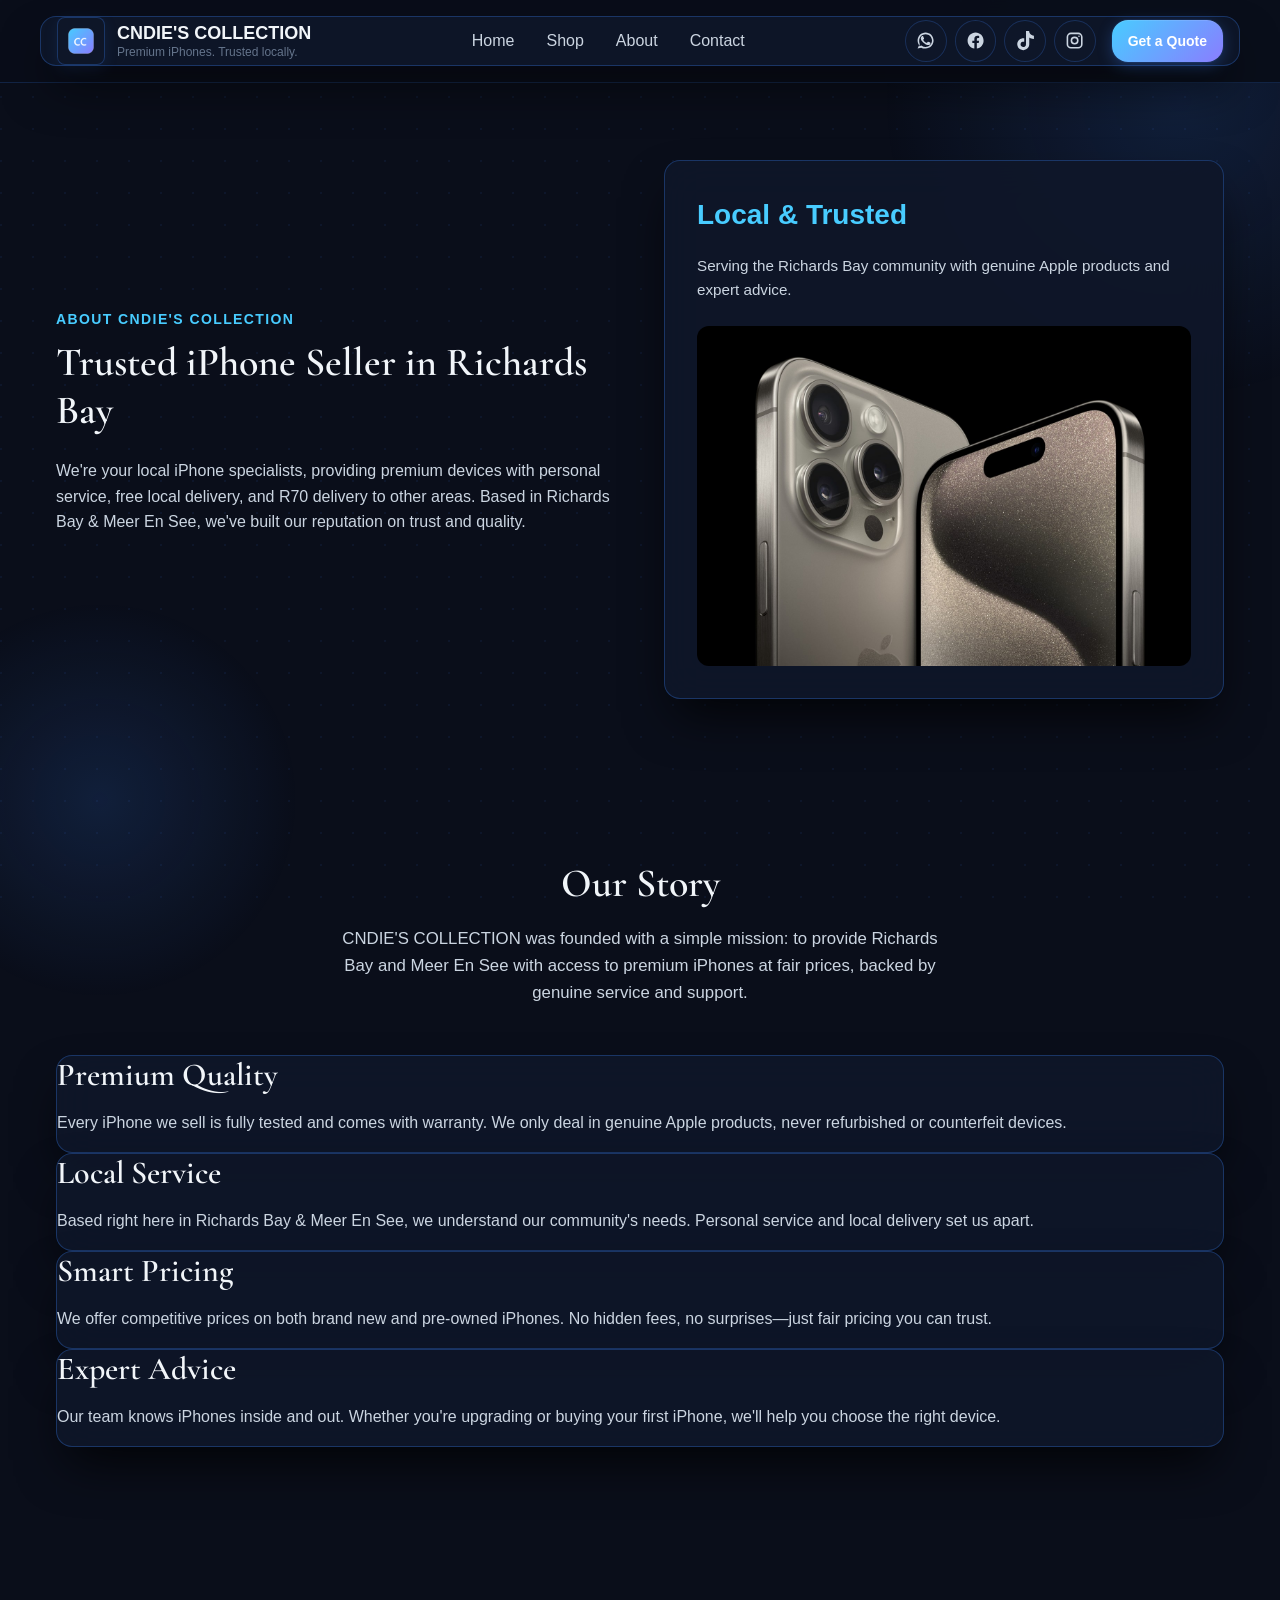
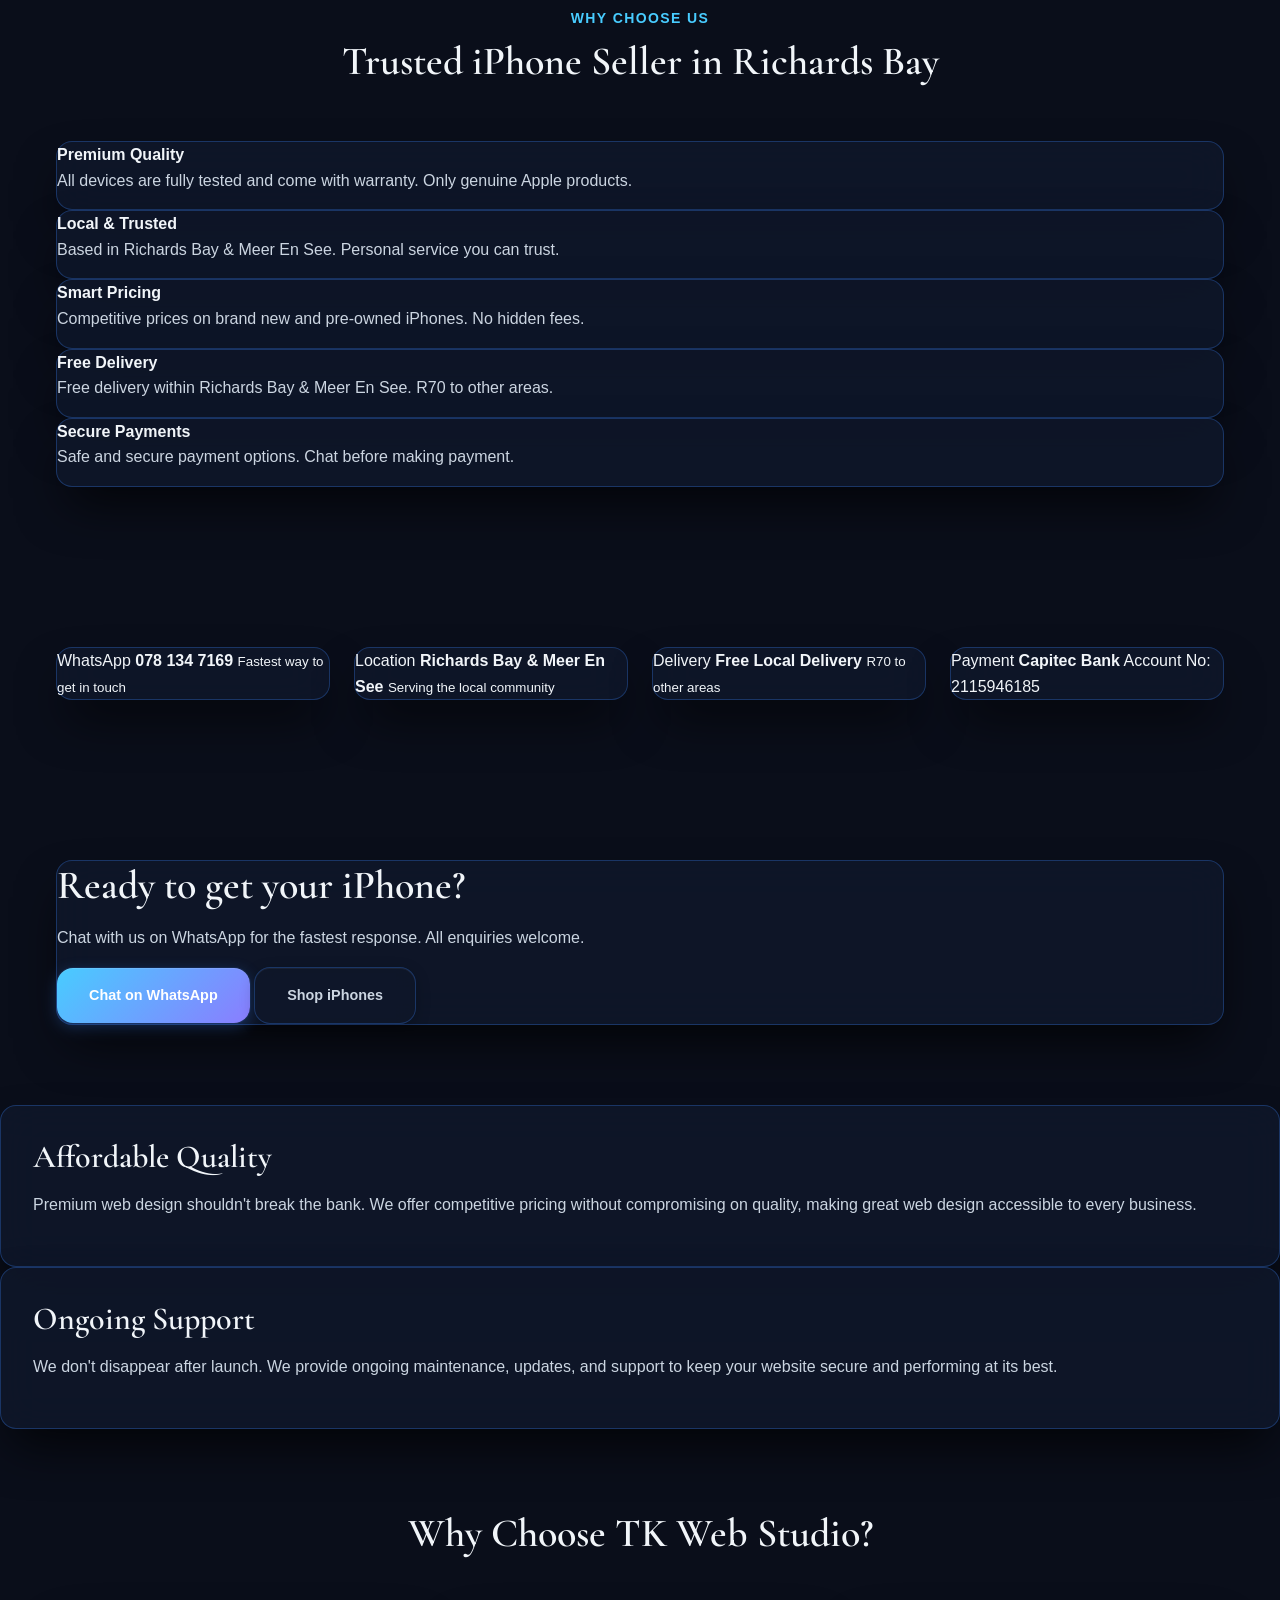
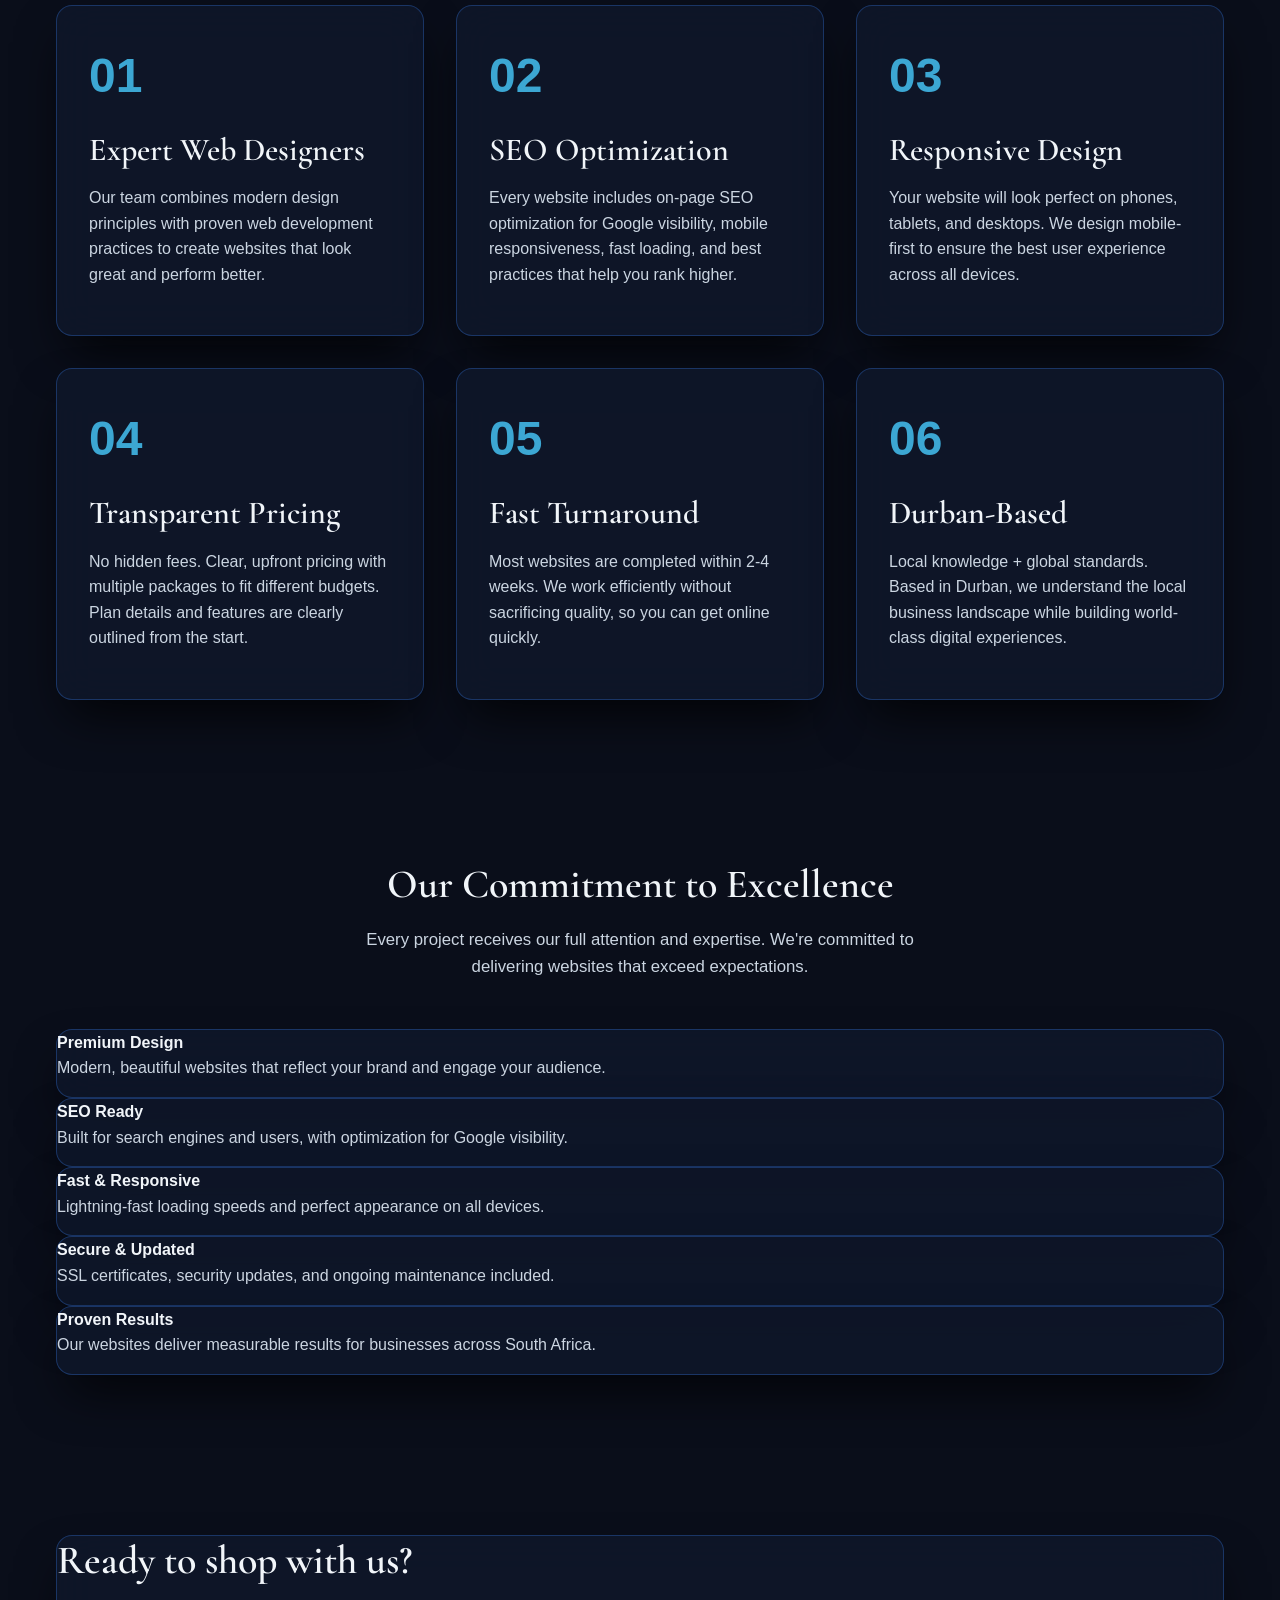
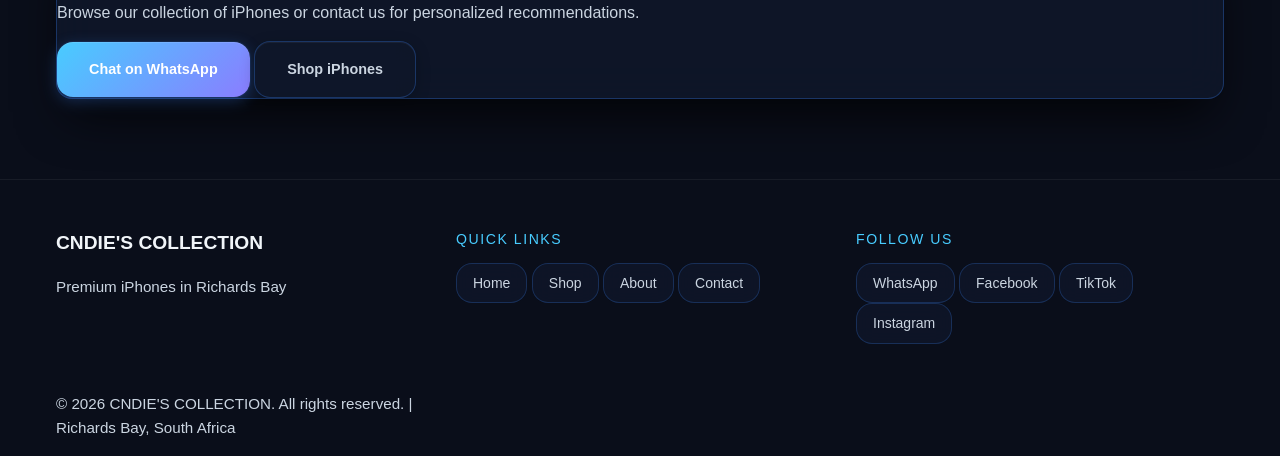
==== cndies collection/about.html @ 04506ee4 "Initial commit - Cndies Collection website" ====
<!DOCTYPE html>
<html lang="en">
<head>
  <meta charset="UTF-8">
  <meta name="viewport" content="width=device-width, initial-scale=1.0">
  <meta name="description" content="About CNDIE'S COLLECTION - Premium iPhones in Richards Bay & Meer En See. Trusted local seller with free delivery.">
  <meta name="keywords" content="about iPhone store Richards Bay, CNDIE'S COLLECTION, trusted iPhone seller">
  <title>About | CNDIE'S COLLECTION - Premium iPhones Richards Bay</title>
  <link rel="preconnect" href="https://fonts.googleapis.com">
  <link rel="preconnect" href="https://fonts.gstatic.com" crossorigin>
  <link href="https://fonts.googleapis.com/css2?family=Segoe+UI:wght@300;400;500;600;700&family=Cormorant+Garamond:ital,wght@0,400;0,500;0,600;1,400&display=swap" rel="stylesheet">
  <link rel="stylesheet" href="css/style.css">
  <link rel="stylesheet" href="css/shop.css">
  <link rel="stylesheet" href="css/responsive.css">
</head>
<body>
  <div class="background-orb orb-one"></div>
  <div class="background-orb orb-two"></div>
  <div class="background-grid"></div>

  <header class="site-header" id="top">
    <div class="container nav-shell glass-panel">
      <a class="brand" href="index.html#home" aria-label="CNDIE'S COLLECTION home">
        <span class="brand-mark">
          <img src="assets/images/logo/logo-mark.png" alt="CNDIE'S COLLECTION logo">
        </span>
        <span class="brand-copy">
          <strong>CNDIE'S COLLECTION</strong>
          <small>Premium iPhones. Trusted locally.</small>
        </span>
      </a>

      <button class="nav-toggle" id="navToggle" type="button" aria-expanded="false" aria-controls="siteNav" aria-label="Toggle navigation">
        <span></span>
        <span></span>
      </button>

      <nav class="site-nav" id="siteNav">
        <a href="index.html#home">Home</a>
        <a href="index.html#shop">Shop</a>
        <a href="about.html">About</a>
        <a href="contact.html">Contact</a>
      </nav>

      <div class="nav-extras">
        <div class="nav-social" aria-label="Social links">
          <a class="social-link social-link--icon" href="https://wa.me/27781347169" target="_blank" rel="noopener noreferrer" aria-label="WhatsApp">
            <svg viewBox="0 0 24 24" fill="currentColor" aria-hidden="true"><path d="M17.472 14.382c-.297-.149-1.758-.867-2.03-.967-.273-.099-.471-.149-.67.15-.198.297-.768.966-.94 1.164-.173.198-.347.223-.644.075-.297-.149-1.255-.462-2.39-1.475-.883-.788-1.48-1.761-1.653-2.059-.173-.297-.018-.458.13-.606.134-.133.298-.347.446-.52.149-.174.198-.298.298-.497.099-.198.05-.372-.025-.521-.075-.149-.67-1.611-.916-2.207-.242-.579-.487-.5-.67-.51-.173-.009-.372-.01-.571-.01s-.52.075-.792.372c-.273.297-1.04 1.016-1.04 2.479 0 1.462 1.065 2.875 1.213 3.074.149.198 2.095 3.2 5.077 4.487.71.306 1.26.489 1.69.625.71.226 1.36.194 1.872.118.571-.085 1.758-.719 2.006-1.413.248-.695.248-1.29.173-1.414-.074-.124-.272-.198-.57-.347z"/><path d="M12 2.001C6.486 2.001 2 6.487 2 12.001c0 2.113.69 4.061 1.84 5.678L2 22l4.502-1.153A9.942 9.942 0 0 0 12 22.001c5.514 0 10-4.486 10-10 0-5.514-4.486-10-10-10zm0 18c-1.777 0-3.432-.575-4.814-1.553l-.344-.208-2.846.73.76-2.775-.224-.356A7.958 7.958 0 0 1 4 12.001c0-4.411 3.589-7.999 8-7.999s8 3.588 8 7.999c0 4.411-3.589 7.999-8 7.999z"/></svg>
          </a>
          <a class="social-link social-link--icon" href="https://www.facebook.com/cndieg.cndie?mibextid=ZbWKwL" target="_blank" rel="noopener noreferrer" aria-label="Facebook">
            <svg viewBox="0 0 24 24" fill="currentColor" aria-hidden="true"><path d="M22 12.07C22 6.528 17.523 2 12 2S2 6.528 2 12.07c0 5.03 3.657 9.2 8.438 9.917v-7.03H7.898v-2.888h2.54v-2.205c0-2.507 1.492-3.89 3.777-3.89 1.094 0 2.238.195 2.238.195v2.46h-1.26c-1.242 0-1.63.771-1.63 1.562v1.878h2.773l-.443 2.888h-2.33v7.03C18.343 21.27 22 17.1 22 12.07z"/></svg>
          </a>
          <a class="social-link social-link--icon" href="https://www.tiktok.com/@cndie09?_r=1&_t=ZS-954XGN6Ud9x" target="_blank" rel="noopener noreferrer" aria-label="TikTok">
            <svg viewBox="0 0 24 24" fill="currentColor" aria-hidden="true"><path d="M12.525.02c1.31-.02 2.61-.01 3.91-.02.08 1.53.63 3.09 1.75 4.17 1.12 1.11 2.7 1.62 4.24 1.79v4.03c-1.44-.05-2.89-.35-4.2-.97-.57-.26-1.1-.59-1.62-.93-.01 2.92.01 5.84-.02 8.75-.08 1.4-.54 2.79-1.35 3.94-1.31 1.92-3.58 3.17-5.91 3.21-1.43.08-2.86-.31-4.08-1.03-2.02-1.19-3.44-3.37-3.65-5.71-.02-.5-.03-1-.01-1.49.18-1.9 1.12-3.72 2.58-4.96 1.66-1.44 3.98-2.13 6.15-1.72.02 1.48-.04 2.96-.04 4.44-.99-.32-2.15-.23-3.02.37-.63.41-1.11 1.04-1.36 1.75-.21.51-.15 1.07-.14 1.61.24 1.64 1.82 3.02 3.5 2.87 1.12-.01 2.19-.66 2.77-1.61.19-.33.4-.67.41-1.06.1-1.79.06-3.57.07-5.36.01-4.03-.01-8.05.02-12.07z"/></svg>
          </a>
          <a class="social-link social-link--icon" href="https://www.instagram.com/cndie3?igsh=anlnZHV1OTlieHNv" target="_blank" rel="noopener noreferrer" aria-label="Instagram">
            <svg viewBox="0 0 24 24" fill="currentColor" aria-hidden="true"><path d="M7.5 2h9A5.5 5.5 0 0 1 22 7.5v9A5.5 5.5 0 0 1 16.5 22h-9A5.5 5.5 0 0 1 2 16.5v-9A5.5 5.5 0 0 1 7.5 2zm0 2A3.5 3.5 0 0 0 4 7.5v9A3.5 3.5 0 0 0 7.5 20h9a3.5 3.5 0 0 0 3.5-3.5v-9A3.5 3.5 0 0 0 16.5 4h-9zm10 1.5a1 1 0 1 1 0 2 1 1 0 0 1 0-2zM12 7a5 5 0 1 1 0 10 5 5 0 0 1 0-10zm0 2a3 3 0 1 0 0 6 3 3 0 0 0 0-6z"/></svg>
          </a>
        </div>
        <a class="btn btn-primary nav-cta" href="https://wa.me/27781347169?text=Hi%20I%20want%20to%20enquire%20about%20iPhones" target="_blank" rel="noopener noreferrer">Get a Quote</a>
      </div>
    </div>
  </header>

  <main>
    <section class="page-hero section">
      <div class="container page-hero-shell">
        <div>
          <span class="eyebrow">About CNDIE'S COLLECTION</span>
          <h1>Trusted iPhone Seller in Richards Bay</h1>
          <p class="lead">We're your local iPhone specialists, providing premium devices with personal service, free local delivery, and R70 delivery to other areas. Based in Richards Bay & Meer En See, we've built our reputation on trust and quality.</p>
        </div>
        <div class="page-hero-card glass-panel">
          <strong>Local & Trusted</strong>
          <p>Serving the Richards Bay community with genuine Apple products and expert advice.</p>
          <img class="page-banner-image" src="assets/images/hero/premium-hero-realistic.jpg" alt="CNDIE'S COLLECTION store">
        </div>
      </div>
    </section>

    <section class="section">
      <div class="container">
        <div class="section-header" style="text-align: center; max-width: 800px; margin: 0 auto 3rem auto;">
          <h2>Our Story</h2>
          <p>CNDIE'S COLLECTION was founded with a simple mission: to provide Richards Bay and Meer En See with access to premium iPhones at fair prices, backed by genuine service and support.</p>
        </div>

        <div class="story-grid">
          <article class="story-card glass-card">
            <h3>Premium Quality</h3>
            <p>Every iPhone we sell is fully tested and comes with warranty. We only deal in genuine Apple products, never refurbished or counterfeit devices.</p>
          </article>

          <article class="story-card glass-card">
            <h3>Local Service</h3>
            <p>Based right here in Richards Bay & Meer En See, we understand our community's needs. Personal service and local delivery set us apart.</p>
          </article>

          <article class="story-card glass-card">
            <h3>Smart Pricing</h3>
            <p>We offer competitive prices on both brand new and pre-owned iPhones. No hidden fees, no surprises—just fair pricing you can trust.</p>
          </article>

          <article class="story-card glass-card">
            <h3>Expert Advice</h3>
            <p>Our team knows iPhones inside and out. Whether you're upgrading or buying your first iPhone, we'll help you choose the right device.</p>
          </article>
        </div>
      </div>
    </section>

    <section class="section trust-section">
      <div class="container">
        <div class="section-header">
          <span class="eyebrow">Why Choose Us</span>
          <h2>Trusted iPhone Seller in Richards Bay</h2>
        </div>

        <div class="trust-grid">
          <article class="trust-card glass-card">
            <strong>Premium Quality</strong>
            <p>All devices are fully tested and come with warranty. Only genuine Apple products.</p>
          </article>
          <article class="trust-card glass-card">
            <strong>Local & Trusted</strong>
            <p>Based in Richards Bay & Meer En See. Personal service you can trust.</p>
          </article>
          <article class="trust-card glass-card">
            <strong>Smart Pricing</strong>
            <p>Competitive prices on brand new and pre-owned iPhones. No hidden fees.</p>
          </article>
          <article class="trust-card glass-card">
            <strong>Free Delivery</strong>
            <p>Free delivery within Richards Bay & Meer En See. R70 to other areas.</p>
          </article>
          <article class="trust-card glass-card">
            <strong>Secure Payments</strong>
            <p>Safe and secure payment options. Chat before making payment.</p>
          </article>
        </div>
      </div>
    </section>

    <section class="section info-section">
      <div class="container">
        <div class="info-grid">
          <article class="info-card glass-card">
            <span>WhatsApp</span>
            <strong>078 134 7169</strong>
            <small>Fastest way to get in touch</small>
          </article>
          <article class="info-card glass-card">
            <span>Location</span>
            <strong>Richards Bay & Meer En See</strong>
            <small>Serving the local community</small>
          </article>
          <article class="info-card glass-card">
            <span>Delivery</span>
            <strong>Free Local Delivery</strong>
            <small>R70 to other areas</small>
          </article>
          <article class="info-card glass-card">
            <span>Payment</span>
            <strong>Capitec Bank</strong>
            <span>Account No: 2115946185</span>
          </article>
        </div>
      </div>
    </section>

    <section class="section cta-section">
      <div class="container">
        <div class="cta-panel glass-panel">
          <div class="cta-content">
            <h2>Ready to get your iPhone?</h2>
            <p>Chat with us on WhatsApp for the fastest response. All enquiries welcome.</p>
            <div class="cta-actions">
              <a class="btn btn-primary" href="https://wa.me/27781347169?text=Hi%20I%20want%20to%20enquire%20about%20iPhones" target="_blank" rel="noopener noreferrer">Chat on WhatsApp</a>
              <a class="btn btn-secondary" href="index.html#shop">Shop iPhones</a>
            </div>
          </div>
        </div>
      </div>
    </section>

          <article class="value-card glass-card">
            <h3>Affordable Quality</h3>
            <p>Premium web design shouldn't break the bank. We offer competitive pricing without compromising on quality, making great web design accessible to every business.</p>
          </article>

          <article class="value-card glass-card">
            <h3>Ongoing Support</h3>
            <p>We don't disappear after launch. We provide ongoing maintenance, updates, and support to keep your website secure and performing at its best.</p>
          </article>
        </div>
      </div>
    </section>

    <section class="section">
      <div class="container">
        <div class="section-header" style="text-align: center; max-width: 800px; margin: 0 auto 3rem auto;">
          <h2>Why Choose TK Web Studio?</h2>
        </div>

        <div class="why-grid">
          <article class="why-card glass-card">
            <div class="why-number">01</div>
            <h3>Expert Web Designers</h3>
            <p>Our team combines modern design principles with proven web development practices to create websites that look great and perform better.</p>
          </article>

          <article class="why-card glass-card">
            <div class="why-number">02</div>
            <h3>SEO Optimization</h3>
            <p>Every website includes on-page SEO optimization for Google visibility, mobile responsiveness, fast loading, and best practices that help you rank higher.</p>
          </article>

          <article class="why-card glass-card">
            <div class="why-number">03</div>
            <h3>Responsive Design</h3>
            <p>Your website will look perfect on phones, tablets, and desktops. We design mobile-first to ensure the best user experience across all devices.</p>
          </article>

          <article class="why-card glass-card">
            <div class="why-number">04</div>
            <h3>Transparent Pricing</h3>
            <p>No hidden fees. Clear, upfront pricing with multiple packages to fit different budgets. Plan details and features are clearly outlined from the start.</p>
          </article>

          <article class="why-card glass-card">
            <div class="why-number">05</div>
            <h3>Fast Turnaround</h3>
            <p>Most websites are completed within 2-4 weeks. We work efficiently without sacrificing quality, so you can get online quickly.</p>
          </article>

          <article class="why-card glass-card">
            <div class="why-number">06</div>
            <h3>Durban-Based</h3>
            <p>Local knowledge + global standards. Based in Durban, we understand the local business landscape while building world-class digital experiences.</p>
          </article>
        </div>
      </div>
    </section>

    <section class="section trust-section">
      <div class="container">
        <div class="section-header" style="text-align: center; max-width: 800px; margin: 0 auto 3rem auto;">
          <h2>Our Commitment to Excellence</h2>
          <p>Every project receives our full attention and expertise. We're committed to delivering websites that exceed expectations.</p>
        </div>

        <div class="trust-grid">
          <article class="trust-card glass-card">
            <strong>Premium Design</strong>
            <p>Modern, beautiful websites that reflect your brand and engage your audience.</p>
          </article>
          <article class="trust-card glass-card">
            <strong>SEO Ready</strong>
            <p>Built for search engines and users, with optimization for Google visibility.</p>
          </article>
          <article class="trust-card glass-card">
            <strong>Fast & Responsive</strong>
            <p>Lightning-fast loading speeds and perfect appearance on all devices.</p>
          </article>
          <article class="trust-card glass-card">
            <strong>Secure & Updated</strong>
            <p>SSL certificates, security updates, and ongoing maintenance included.</p>
          </article>
          <article class="trust-card glass-card">
            <strong>Proven Results</strong>
            <p>Our websites deliver measurable results for businesses across South Africa.</p>
          </article>
        </div>
      </div>
    </section>

    <section class="section cta-section">
      <div class="container">
        <div class="cta-panel glass-panel">
          <div class="cta-content">
            <h2>Ready to shop with us?</h2>
            <p>Browse our collection of iPhones or contact us for personalized recommendations.</p>
            <div class="cta-actions">
              <a class="btn btn-primary" href="https://wa.me/27781347169?text=Hi%20I%20want%20to%20enquire%20about%20iPhones" target="_blank" rel="noopener noreferrer">Chat on WhatsApp</a>
              <a class="btn btn-secondary" href="index.html#shop">Shop iPhones</a>
            </div>
          </div>
        </div>
      </div>
    </section>
  </main>

  <footer class="site-footer">
    <div class="container footer-shell">
      <div class="footer-brand">
        <strong>CNDIE'S COLLECTION</strong>
        <p>Premium iPhones in Richards Bay</p>
      </div>
      <div class="footer-links">
        <span>Quick Links</span>
        <div class="social-list">
          <a class="social-link" href="index.html#home">Home</a>
          <a class="social-link" href="index.html#shop">Shop</a>
          <a class="social-link" href="about.html">About</a>
          <a class="social-link" href="contact.html">Contact</a>
        </div>
      </div>
      <div class="footer-social">
        <span>Follow Us</span>
        <div class="social-list social-list--footer">
          <a class="social-link" href="https://wa.me/27781347169" target="_blank" rel="noopener noreferrer">WhatsApp</a>
          <a class="social-link" href="https://www.facebook.com/cndieg.cndie?mibextid=ZbWKwL" target="_blank" rel="noopener noreferrer">Facebook</a>
          <a class="social-link" href="https://www.tiktok.com/@cndie09?_r=1&_t=ZS-954XGN6Ud9x" target="_blank" rel="noopener noreferrer">TikTok</a>
          <a class="social-link" href="https://www.instagram.com/cndie3?igsh=anlnZHV1OTlieHNv" target="_blank" rel="noopener noreferrer">Instagram</a>
        </div>
      </div>
      <p>&copy; 2026 CNDIE'S COLLECTION. All rights reserved. | Richards Bay, South Africa</p>
    </div>
  </footer>

  <script src="js/main.js"></script>
  <script src="js/products.js"></script>
  <script src="js/filters.js"></script>
  <script src="js/phone-viewer.js"></script>
</body>
</html>
---- cndies collection/css/style.css ----
:root {
  --bg: #0a0e1a;
  --bg-alt: #111827;
  --bg-deep: #1e293b;
  --panel: rgba(15, 23, 42, 0.9);
  --panel-strong: rgba(30, 41, 59, 0.95);
  --panel-soft: rgba(51, 65, 85, 0.8);
  --border: rgba(59, 130, 246, 0.3);
  --border-strong: rgba(96, 165, 250, 0.5);
  --text: #f1f5f9;
  --soft: #cbd5e1;
  --muted: #64748b;
  --accent: #48ccff;
  --accent-strong: #8a7dff;
  --accent-deep: #3b82f6;
  --accent-shadow: rgba(72, 204, 255, 0.4);
  --shadow: 0 25px 50px -12px rgba(0, 0, 0, 0.8);
  --radius: 16px;
  --radius-md: 12px;
  --radius-sm: 8px;
  --container: 1200px;
}

.glass-panel,
.glass-card {
  background: var(--panel);
  backdrop-filter: blur(20px);
  border: 1px solid var(--border);
  border-radius: var(--radius);
  box-shadow: var(--shadow);
}

.btn {
  position: relative;
  display: inline-flex;
  align-items: center;
  justify-content: center;
  padding: 1rem 2rem;
  border-radius: var(--radius);
  font-weight: 600;
  font-size: 0.9rem;
  text-decoration: none;
  transition: all 300ms cubic-bezier(0.4, 0, 0.2, 1);
  cursor: pointer;
  border: none;
  overflow: hidden;
  isolation: isolate;
}

.btn::before {
  content: '';
  position: absolute;
  inset: 0;
  background: linear-gradient(135deg, rgba(59, 130, 246, 0.1), rgba(96, 165, 250, 0.05));
  border-radius: inherit;
  opacity: 0;
  transition: opacity 300ms ease;
  z-index: -1;
}

.btn::after {
  content: '';
  position: absolute;
  inset: 0;
  background: linear-gradient(135deg, rgba(59, 130, 246, 0.2), rgba(96, 165, 250, 0.1));
  border-radius: inherit;
  opacity: 0;
  transition: opacity 300ms ease;
  z-index: -1;
}

.btn-primary {
  background: linear-gradient(135deg, var(--accent) 0%, var(--accent-strong) 100%);
  color: white;
  box-shadow:
    0 4px 15px rgba(59, 130, 246, 0.3),
    0 0 0 1px rgba(59, 130, 246, 0.1),
    inset 0 1px 0 rgba(255, 255, 255, 0.1);
}

.btn-primary::before {
  background: linear-gradient(135deg, rgba(255, 255, 255, 0.2), rgba(255, 255, 255, 0.05));
}

.btn-primary:hover {
  transform: translateY(-2px) scale(1.02);
  box-shadow:
    0 8px 25px rgba(59, 130, 246, 0.4),
    0 0 0 1px rgba(96, 165, 250, 0.3),
    inset 0 1px 0 rgba(255, 255, 255, 0.2);
}

.btn-primary:hover::before {
  opacity: 1;
}

.btn-primary:active {
  transform: translateY(0) scale(0.98);
  transition: all 100ms ease;
}

.btn-secondary {
  background: rgba(15, 23, 42, 0.8);
  color: var(--soft);
  border: 1px solid var(--border);
  backdrop-filter: blur(10px);
  box-shadow:
    0 4px 15px rgba(0, 0, 0, 0.2),
    inset 0 1px 0 rgba(255, 255, 255, 0.05);
}

.btn-secondary::before {
  background: linear-gradient(135deg, rgba(59, 130, 246, 0.1), rgba(96, 165, 250, 0.05));
}

.btn-secondary:hover {
  color: var(--text);
  border-color: var(--border-strong);
  transform: translateY(-1px);
  box-shadow:
    0 6px 20px rgba(59, 130, 246, 0.2),
    inset 0 1px 0 rgba(255, 255, 255, 0.1);
}

.btn-secondary:hover::before {
  opacity: 1;
}

.btn-secondary:active {
  transform: translateY(0);
  transition: all 100ms ease;
}

.btn-ghost {
  background: transparent;
  color: var(--muted);
  border: 1px solid transparent;
}

.btn-ghost::before {
  background: linear-gradient(135deg, rgba(59, 130, 246, 0.05), rgba(96, 165, 250, 0.02));
}

.btn-ghost:hover {
  color: var(--soft);
  transform: translateY(-1px);
}

.btn-ghost:hover::before {
  opacity: 1;
}

.btn-ghost:active {
  transform: translateY(0);
  transition: all 100ms ease;
}

.hidden {
  display: none !important;
}

*,
*::before,
*::after {
  box-sizing: border-box;
}

html {
  font-size: 16px;
  line-height: 1.5;
}

body {
  margin: 0;
  font-family: "Poppins", "Inter", -apple-system, BlinkMacSystemFont, "Segoe UI", Roboto, sans-serif;
  font-size: 1rem;
  font-weight: 400;
  line-height: 1.6;
  color: var(--text);
  background: var(--bg);
  overflow-x: hidden;
  padding-top: 5rem;
}

.background-orb {
  position: fixed;
  border-radius: 50%;
  background: radial-gradient(circle, rgba(59, 130, 246, 0.15), transparent 70%);
  pointer-events: none;
  z-index: -1;
}

.orb-one {
  width: 600px;
  height: 600px;
  top: -200px;
  right: -200px;
}

.orb-two {
  width: 400px;
  height: 400px;
  bottom: -100px;
  left: -100px;
}

.background-grid {
  position: fixed;
  inset: 0;
  background-image:
    radial-gradient(circle at 1px 1px, rgba(59, 130, 246, 0.08) 1px, transparent 0);
  background-size: 32px 32px;
  pointer-events: none;
  z-index: -2;
}

.container {
  width: min(calc(100% - 2rem), var(--container));
  margin: 0 auto;
  padding: 0 1rem;
}

.section {
  padding: 5rem 0;
}

.eyebrow {
  display: block;
  font-size: 0.875rem;
  font-weight: 600;
  letter-spacing: 0.1em;
  text-transform: uppercase;
  color: var(--accent);
  margin-bottom: 0.5rem;
}

h1, h2, h3, h4, h5, h6 {
  margin: 0 0 1rem 0;
  font-family: "Cormorant Garamond", serif;
  font-weight: 600;
  line-height: 1.2;
  color: var(--text);
}

h1 { font-size: 3rem; }
h2 { font-size: 2.5rem; }
h3 { font-size: 2rem; }
h4 { font-size: 1.5rem; }
h5 { font-size: 1.25rem; }
h6 { font-size: 1rem; }

p {
  margin: 0 0 1rem 0;
  color: var(--soft);
}

a {
  color: var(--accent-strong);
  text-decoration: none;
  transition: color 180ms ease;
}

a:hover {
  color: var(--text);
}

.site-header {
  position: fixed;
  top: 0;
  left: 0;
  right: 0;
  z-index: 100;
  padding: 1rem 0;
  background: rgba(10, 14, 26, 0.95);
  backdrop-filter: blur(20px);
  border-bottom: 1px solid rgba(59, 130, 246, 0.2);
  transition: all 300ms ease;
}

.site-header.scrolled {
  padding: 0.75rem 0;
  border-bottom: 1px solid rgba(168, 85, 247, 0.3);
  box-shadow: 0 10px 30px rgba(0, 0, 0, 0.3);
}

.nav-shell {
  display: flex;
  align-items: center;
  justify-content: space-between;
  gap: 2rem;
}

.brand {
  display: flex;
  align-items: center;
  gap: 0.75rem;
  text-decoration: none;
  color: inherit;
}

.brand-mark {
  display: flex;
  align-items: center;
  justify-content: center;
  width: 3rem;
  height: 3rem;
  background: rgba(15, 23, 42, 0.9);
  border-radius: var(--radius-sm);
  border: 1px solid rgba(59, 130, 246, 0.3);
  overflow: hidden;
  backdrop-filter: blur(10px);
  box-shadow: 0 4px 15px rgba(59, 130, 246, 0.1);
}

.brand-mark img {
  width: 2rem;
  height: 2rem;
  object-fit: contain;
}

.brand-copy strong {
  display: block;
  font-size: 1.125rem;
  font-weight: 700;
  color: var(--text);
  line-height: 1.2;
}

.brand-copy small {
  display: block;
  font-size: 0.75rem;
  color: var(--muted);
  font-weight: 500;
  line-height: 1.2;
}

.site-nav {
  display: flex;
  align-items: center;
  gap: 2rem;
}

.site-nav a {
  color: var(--soft);
  font-weight: 500;
  transition: color 180ms ease;
}

.site-nav a:hover,
.site-nav a:focus {
  color: var(--accent-strong);
}

.nav-extras {
  display: flex;
  align-items: center;
  gap: 1rem;
}

.nav-social {
  display: flex;
  align-items: center;
  gap: 0.5rem;
}

.nav-cta {
  font-size: 0.875rem;
  padding: 0.625rem 1rem;
}

.nav-toggle {
  display: none;
  flex-direction: column;
  gap: 0.25rem;
  background: none;
  border: none;
  cursor: pointer;
  padding: 0.5rem;
  border-radius: var(--radius-sm);
  transition: background 180ms ease;
}

.nav-toggle:hover {
  background: var(--panel);
}

.nav-toggle span {
  width: 1.5rem;
  height: 2px;
  background: var(--text);
  transition: all 180ms ease;
  transform-origin: center;
}

body.menu-open .nav-toggle span:nth-child(1) {
  transform: rotate(45deg) translate(0.25rem, 0.25rem);
}

body.menu-open .nav-toggle span:nth-child(2) {
  opacity: 0;
}

body.menu-open .nav-toggle span:nth-child(3) {
  transform: rotate(-45deg) translate(0.25rem, -0.25rem);
}

.social-link {
  display: inline-flex;
  align-items: center;
  justify-content: center;
  padding: 0.5rem 1rem;
  background: rgba(15, 23, 42, 0.8);
  border: 1px solid rgba(59, 130, 246, 0.24);
  border-radius: var(--radius);
  color: var(--soft);
  font-size: 0.875rem;
  font-weight: 500;
  text-decoration: none;
  transition: all 300ms cubic-bezier(0.4, 0, 0.2, 1);
  backdrop-filter: blur(10px);
  position: relative;
  overflow: hidden;
}

.social-link::before {
  content: '';
  position: absolute;
  inset: 0;
  background: linear-gradient(135deg, rgba(59, 130, 246, 0.1), rgba(96, 165, 250, 0.05));
  border-radius: inherit;
  opacity: 0;
  transition: opacity 300ms ease;
}

.social-link:hover {
  background: rgba(30, 41, 59, 0.9);
  border-color: rgba(59, 130, 246, 0.48);
  color: var(--text);
  transform: translateY(-2px);
  box-shadow: 0 4px 15px rgba(59, 130, 246, 0.2);
}

.social-link:hover::before {
  opacity: 1;
}

.social-link--compact {
  padding: 0.375rem 0.75rem;
  font-size: 0.75rem;
  background: transparent;
  border-color: transparent;
}

.social-link--compact:hover {
  background: rgba(51, 65, 85, 0.8);
  border-color: rgba(59, 130, 246, 0.24);
}

.social-link--icon {
  width: 2.6rem;
  height: 2.6rem;
  padding: 0;
  border-radius: 999px;
  font-size: 0;
}

.social-link--icon svg {
  width: 1.2rem;
  height: 1.2rem;
}

.social-link--icon:hover {
  background: rgba(30, 41, 59, 0.95);
}

.featured-section .section-header {
  max-width: 760px;
}

.featured-section .section-header h2 {
  font-size: 3rem;
  line-height: 1.05;
  letter-spacing: -0.03em;
}

.featured-section .section-header p {
  max-width: 680px;
  color: var(--soft);
  font-size: 1rem;
}

.featured-viewer {
  display: grid;
  grid-template-columns: minmax(280px, 1.05fr) minmax(320px, 0.95fr);
  gap: 1.75rem;
  padding: 2rem;
}

.viewer-copy {
  display: flex;
  flex-direction: column;
  gap: 1.5rem;
}

.viewer-models {
  display: flex;
  flex-wrap: wrap;
  gap: 0.75rem;
  padding: 0.4rem;
  background: rgba(15, 23, 42, 0.65);
  border: 1px solid rgba(59, 130, 246, 0.18);
  border-radius: 999px;
}

.viewer-model-button {
  appearance: none;
  border: 1px solid rgba(59, 130, 246, 0.16);
  background: rgba(15, 23, 42, 0.85);
  color: var(--soft);
  padding: 0.65rem 1.05rem;
  border-radius: 999px;
  font-size: 0.95rem;
  font-weight: 700;
  cursor: pointer;
  transition: all 220ms ease;
  box-shadow: inset 0 1px 0 rgba(255, 255, 255, 0.05);
}

.viewer-model-button:hover,
.viewer-model-button.active {
  background: linear-gradient(135deg, rgba(59, 130, 246, 0.2), rgba(96, 165, 250, 0.14));
  border-color: rgba(96, 165, 250, 0.4);
  color: white;
  transform: translateY(-1px);
}

.viewer-details {
  display: grid;
  gap: 0.85rem;
}

.viewer-label {
  display: inline-flex;
  align-items: center;
  padding: 0.4rem 0.85rem;
  border-radius: 999px;
  background: rgba(96, 165, 250, 0.14);
  color: var(--accent-strong);
  letter-spacing: 0.08em;
  text-transform: uppercase;
  font-size: 0.75rem;
  font-weight: 700;
  width: fit-content;
}

.viewer-details h3 {
  font-size: 2.2rem;
  line-height: 1.05;
  margin: 0;
}

.viewer-details p {
  color: var(--soft);
  line-height: 1.7;
  max-width: 34rem;
}

.viewer-meta {
  display: grid;
  grid-template-columns: repeat(3, minmax(0, 1fr));
  gap: 1rem;
}

.viewer-meta-item {
  padding: 1rem;
  border-radius: 18px;
  background: rgba(15, 23, 42, 0.85);
  border: 1px solid rgba(59, 130, 246, 0.12);
  box-shadow: inset 0 1px 0 rgba(255, 255, 255, 0.04);
}

.viewer-meta-item span {
  display: block;
  color: var(--muted);
  font-size: 0.85rem;
  margin-bottom: 0.6rem;
}

.viewer-meta-item strong {
  display: block;
  color: var(--text);
  font-size: 1.35rem;
}

.viewer-actions {
  display: flex;
  flex-wrap: wrap;
  gap: 1rem;
  align-items: center;
}

.viewer-stage {
  display: flex;
  flex-direction: column;
  gap: 1.2rem;
  align-items: center;
  justify-content: center;
}

.phone-stage {
  position: relative;
  width: 100%;
  min-height: 26rem;
  padding: 1.5rem;
  display: flex;
  align-items: center;
  justify-content: center;
  background: linear-gradient(180deg, rgba(15, 23, 42, 0.96), rgba(30, 41, 59, 0.98));
  border: 1px solid rgba(59, 130, 246, 0.18);
  border-radius: 24px;
  box-shadow: 0 30px 70px rgba(0, 0, 0, 0.35);
  overflow: hidden;
}

.phone-stage-glow {
  position: absolute;
  inset: 0;
  background: radial-gradient(circle at 50% 20%, rgba(96, 165, 250, 0.18), transparent 40%);
  pointer-events: none;
}

.phone-stage img {
  position: relative;
  width: auto;
  max-width: 100%;
  max-height: 100%;
  object-fit: contain;
  z-index: 1;
  filter: drop-shadow(0 18px 40px rgba(0, 0, 0, 0.45));
}

.viewer-side-controls {
  display: flex;
  gap: 0.85rem;
  width: 100%;
  justify-content: center;
}

.side-control {
  appearance: none;
  border: 1px solid rgba(59, 130, 246, 0.16);
  background: rgba(15, 23, 42, 0.85);
  color: var(--soft);
  padding: 0.85rem 1.2rem;
  border-radius: 999px;
  font-weight: 700;
  cursor: pointer;
  transition: all 220ms ease;
}

.side-control:hover,
.side-control.active {
  background: linear-gradient(135deg, rgba(59, 130, 246, 0.2), rgba(96, 165, 250, 0.14));
  border-color: rgba(96, 165, 250, 0.4);
  color: white;
  transform: translateY(-1px);
}

@media (max-width: 920px) {
  .featured-viewer {
    grid-template-columns: 1fr;
  }

  .viewer-meta {
    grid-template-columns: 1fr;
  }
}

/* HERO SECTION */
.hero {
  position: relative;
  min-height: 80vh;
  display: flex;
  align-items: center;
  padding: 6rem 0;
}

.hero-overlay {
  position: absolute;
  inset: 0;
  background: rgba(0, 0, 0, 0.4);
  z-index: 0;
}

.hero-grid {
  position: relative;
  z-index: 1;
  display: grid;
  grid-template-columns: 1fr 1fr;
  gap: 3rem;
  align-items: center;
}

.hero-copy {
  display: flex;
  flex-direction: column;
  gap: 1.5rem;
}

.hero-copy h1 {
  font-size: 3.5rem;
  line-height: 1.1;
  margin: 0;
  background: linear-gradient(135deg, var(--text) 0%, var(--accent) 50%, var(--accent-strong) 100%);
  -webkit-background-clip: text;
  -webkit-text-fill-color: transparent;
  background-clip: text;
}

.hero-visual {
  display: flex;
  justify-content: center;
}

.featured-showcase {
  display: flex;
  flex-direction: column;
  gap: 1rem;
  padding: 0;
  max-width: 100%;
  position: relative;
  border: none;
  box-shadow: none;
}

.featured-showcase-art {
  width: 100%;
  max-width: 500px;
  overflow: hidden;
  border-radius: 16px;
  margin: 0 auto;
}

.featured-showcase-art img {
  width: 100%;
  height: auto;
  display: block;
}

.featured-tag {
  font-size: 0.75rem;
  font-weight: 700;
  text-transform: uppercase;
  letter-spacing: 0.1em;
  color: var(--accent);
  padding: 0.4rem 0.8rem;
  background: rgba(168, 85, 247, 0.1);
  border: 1px solid rgba(168, 85, 247, 0.3);
  border-radius: 999px;
  width: fit-content;
}

.featured-showcase-footer {
  display: flex;
  justify-content: space-between;
  align-items: flex-end;
  padding-top: 0.75rem;
  gap: 1rem;
  border-top: 1px solid var(--border);
}

.featured-price {
  font-size: 1.5rem;
  font-weight: 700;
  color: var(--accent);
}

/* LOCATION SECTION */
.location-section {
  text-align: center;
}

.location-section h2 {
  margin-bottom: 1rem;
}

.location-section p {
  max-width: 700px;
  margin: 0 auto;
  font-size: 1.1rem;
}

/* SERVICES SECTION */
.services-section .section-header {
  max-width: 700px;
  margin-left: auto;
  margin-right: auto;
  text-align: center;
  margin-bottom: 3rem;
}

.services-grid {
  display: grid;
  grid-template-columns: repeat(3, 1fr);
  gap: 2rem;
}

.service-card {
  display: flex;
  flex-direction: column;
  gap: 1rem;
  padding: 2rem;
  transition: all 300ms cubic-bezier(0.4, 0, 0.2, 1);
  border: 1px solid var(--border);
  position: relative;
  overflow: hidden;
}

.service-card::before {
  content: '';
  position: absolute;
  inset: 0;
  background: linear-gradient(135deg, rgba(168, 85, 247, 0.1), rgba(217, 70, 239, 0.05));
  opacity: 0;
  transition: opacity 300ms ease;
  z-index: 0;
}

.service-card > * {
  position: relative;
  z-index: 1;
}

.service-card:hover {
  transform: translateY(-8px);
  border-color: rgba(168, 85, 247, 0.5);
  box-shadow: 0 20px 40px rgba(168, 85, 247, 0.2), 0 0 30px rgba(168, 85, 247, 0.1);
}

.service-card:hover::before {
  opacity: 1;
}

.service-icon {
  width: 48px;
  height: 48px;
  display: flex;
  align-items: center;
  justify-content: center;
  background: rgba(168, 85, 247, 0.1);
  border: 1px solid rgba(168, 85, 247, 0.3);
  border-radius: 12px;
  color: var(--accent);
}

.service-icon svg {
  width: 24px;
  height: 24px;
  stroke-width: 2;
}

.service-card h3 {
  margin: 0;
  font-size: 1.5rem;
}

.service-card p {
  margin: 0;
  font-size: 0.95rem;
}

/* PORTFOLIO SECTION */
.portfolio-section .section-header {
  max-width: 700px;
  margin-left: auto;
  margin-right: auto;
  text-align: center;
  margin-bottom: 3rem;
}

.portfolio-grid {
  display: grid;
  grid-template-columns: repeat(3, 1fr);
  gap: 2rem;
}

.portfolio-card {
  display: flex;
  flex-direction: column;
  gap: 1rem;
  overflow: hidden;
  transition: all 300ms ease;
}

.portfolio-image {
  position: relative;
  width: 100%;
  height: 280px;
  overflow: hidden;
  border-radius: 12px;
}

.portfolio-image img {
  width: 100%;
  height: 100%;
  object-fit: cover;
  transition: transform 300ms ease;
}

.portfolio-card:hover .portfolio-image img {
  transform: scale(1.05);
}

.portfolio-overlay {
  position: absolute;
  inset: 0;
  background: rgba(0, 0, 0, 0.7);
  display: flex;
  align-items: center;
  justify-content: center;
  opacity: 0;
  transition: opacity 300ms ease;
  backdrop-filter: blur(4px);
}

.portfolio-card:hover .portfolio-overlay {
  opacity: 1;
}

.portfolio-card h3 {
  margin: 0;
  font-size: 1.25rem;
}

.portfolio-card p {
  margin: 0;
  font-size: 0.9rem;
}

/* PRICING SECTION */
.pricing-section .section-header {
  max-width: 700px;
  margin-left: auto;
  margin-right: auto;
  text-align: center;
  margin-bottom: 3rem;
}

.pricing-grid {
  display: grid;
  grid-template-columns: repeat(3, 1fr);
  gap: 2rem;
  max-width: 1200px;
  margin: 0 auto;
}

.pricing-card {
  display: flex;
  flex-direction: column;
  gap: 1.5rem;
  padding: 2.5rem;
  border: 1px solid var(--border);
  transition: all 300ms ease;
  position: relative;
}

.pricing-card:hover {
  border-color: rgba(168, 85, 247, 0.5);
  box-shadow: 0 0 30px rgba(168, 85, 247, 0.2);
  transform: translateY(-4px);
}

.pricing-featured {
  border: 2px solid var(--accent);
  box-shadow: 0 0 40px rgba(168, 85, 247, 0.3), inset 0 0 20px rgba(168, 85, 247, 0.1);
  transform: scale(1.02);
}

.pricing-featured:hover {
  box-shadow: 0 0 50px rgba(168, 85, 247, 0.4), inset 0 0 20px rgba(168, 85, 247, 0.1);
}

.pricing-label {
  font-size: 0.75rem;
  font-weight: 700;
  text-transform: uppercase;
  letter-spacing: 0.1em;
  color: var(--accent);
  padding: 0.4rem 0.8rem;
  background: rgba(168, 85, 247, 0.1);
  border: 1px solid rgba(168, 85, 247, 0.3);
  border-radius: 999px;
  width: fit-content;
}

.pricing-popular {
  background: rgba(168, 85, 247, 0.2);
  color: var(--accent-strong);
}

.pricing-card h3 {
  margin: 0;
  font-size: 1.75rem;
}

.pricing-price {
  font-size: 2.5rem;
  font-weight: 700;
  color: var(--accent);
  margin: 0;
}

.pricing-description {
  font-size: 0.95rem;
  color: var(--soft);
  margin: 0;
}

.pricing-features {
  list-style: none;
  margin: 0;
  padding: 0;
  display: flex;
  flex-direction: column;
  gap: 0.75rem;
  flex: 1;
}

.pricing-features li {
  display: flex;
  align-items: center;
  gap: 0.75rem;
  font-size: 0.95rem;
}

.pricing-features li::before {
  content: '✓';
  display: flex;
  align-items: center;
  justify-content: center;
  width: 20px;
  height: 20px;
  background: rgba(168, 85, 247, 0.1);
  border: 1px solid rgba(168, 85, 247, 0.3);
  border-radius: 50%;
  color: var(--accent);
  font-weight: 700;
  font-size: 0.75rem;
  flex-shrink: 0;
}

.btn-block {
  width: 100%;
}

.btn-sm {
  padding: 0.5rem 1.2rem;
  font-size: 0.85rem;
}

/* SECTION HEADERS */
.section-header {
  margin-bottom: 3.5rem;
  text-align: center;
}

.section-header h2 {
  margin-bottom: 1.2rem;
  font-size: 2.5rem;
  color: var(--text);
}

.section-header p {
  margin: 0 auto;
  font-size: 1.05rem;
  color: var(--soft);
  max-width: 600px;
  line-height: 1.6;
}

@media (max-width: 768px) {
  .hero img {
    max-width: 95%;
  }
  
  .services-grid,
  .portfolio-grid,
  .pricing-grid {
    grid-template-columns: 1fr;
  }
}

/* CONTACT PAGE & ABOUT PAGE STYLES */
.page-hero-shell {
  display: grid;
  grid-template-columns: 1fr 1fr;
  gap: 3rem;
  align-items: center;
}

.page-hero-shell > div:first-child span {
  display: block;
}

.page-hero-shell h1 {
  margin-bottom: 1.5rem;
  font-size: 2.5rem;
}

.page-hero-card {
  display: flex;
  flex-direction: column;
  gap: 1rem;
  padding: 2rem;
}

.page-hero-card strong {
  font-size: 1.75rem;
  color: var(--accent);
}

.page-hero-card p {
  margin: 0;
  font-size: 0.95rem;
}

.page-banner-image {
  width: 100%;
  height: auto;
  border-radius: 12px;
  margin-top: 0.5rem;
}

.contact-page-grid {
  display: grid;
  grid-template-columns: repeat(3, 1fr);
  gap: 2rem;
}

.values-grid,
.why-grid {
  display: grid;
  grid-template-columns: repeat(3, 1fr);
  gap: 2rem;
}

.value-card,
.why-card,
.faq-card {
  padding: 2rem;
  border: 1px solid var(--border);
  transition: all 300ms ease;
}

.value-card:hover,
.why-card:hover,
.faq-card:hover {
  border-color: rgba(168, 85, 247, 0.5);
  box-shadow: 0 0 30px rgba(168, 85, 247, 0.2);
}

.value-card h3,
.why-card h3,
.faq-card h3 {
  margin-top: 0;
}

.why-number {
  font-size: 3rem;
  font-weight: 700;
  color: var(--accent);
  margin-bottom: 1rem;
  opacity: 0.8;
}

.faq-grid {
  display: grid;
  grid-template-columns: 1fr;
  gap: 1.5rem;
}

.btn-block {
  width: 100%;
  display: block;
  text-align: center;
}

@media (max-width: 920px) {
  .page-hero-shell,
  .values-grid,
  .why-grid,
  .contact-page-grid {
    grid-template-columns: 1fr;
  }
}

@media (max-width: 768px) {
  .services-grid,
  .portfolio-grid,
  .pricing-grid {
    grid-template-columns: 1fr;
  }
}
---- cndies collection/css/shop.css ----
.filters-shell {
  display: grid;
  grid-template-columns: minmax(220px, 1fr) minmax(0, 1.2fr) minmax(220px, 260px);
  gap: 1rem;
  align-items: end;
  padding: 1.4rem;
  margin-bottom: 1.5rem;
}

.search-field,
.sort-field,
.filter-group {
  display: grid;
  gap: 0.7rem;
}

.search-field span,
.sort-field span,
.filter-group span {
  font-size: 0.84rem;
  font-weight: 700;
  letter-spacing: 0.08em;
  text-transform: uppercase;
  color: var(--muted);
}

.search-field input,
.sort-field select {
  width: 100%;
  min-height: 3.35rem;
  padding: 0.9rem 1rem;
  border-radius: 1rem;
  border: 1px solid rgba(59, 130, 246, 0.24);
  background: rgba(15, 23, 42, 0.8);
  color: var(--text);
  outline: none;
  transition: all 300ms cubic-bezier(0.4, 0, 0.2, 1);
  backdrop-filter: blur(10px);
}

.search-field input:focus,
.sort-field select:focus {
  border-color: rgba(96, 165, 250, 0.56);
  box-shadow:
    0 0 0 3px rgba(59, 130, 246, 0.11),
    0 4px 15px rgba(59, 130, 246, 0.1);
  background: rgba(30, 41, 59, 0.9);
}

.filter-buttons {
  display: flex;
  flex-wrap: wrap;
  gap: 0.75rem;
}

.filter-button {
  min-height: 3.3rem;
  padding: 0.85rem 1.15rem;
  border-radius: 999px;
  border: 1px solid rgba(59, 130, 246, 0.24);
  background: rgba(241, 245, 249, 0.04);
  color: var(--soft);
  font-weight: 700;
  transition: all 300ms cubic-bezier(0.4, 0, 0.2, 1);
  position: relative;
  overflow: hidden;
}

.filter-button::before {
  content: '';
  position: absolute;
  inset: 0;
  background: linear-gradient(135deg, rgba(59, 130, 246, 0.1), rgba(96, 165, 250, 0.05));
  border-radius: inherit;
  opacity: 0;
  transition: opacity 300ms ease;
}

.filter-button:hover,
.filter-button.active {
  transform: translateY(-2px);
  background: linear-gradient(135deg, rgba(59, 130, 246, 0.18), rgba(96, 165, 250, 0.2));
  border-color: rgba(59, 130, 246, 0.48);
  color: var(--text);
  box-shadow: 0 4px 15px rgba(59, 130, 246, 0.2);
}

.filter-button:hover::before,
.filter-button.active::before {
  opacity: 1;
}

.products-grid {
  display: grid;
  grid-template-columns: repeat(4, minmax(0, 1fr));
  gap: 1.5rem;
  align-items: stretch;
}

.product-card {
  position: relative;
  overflow: hidden;
  display: flex;
  flex-direction: column;
  background:
    linear-gradient(180deg, rgba(15, 23, 42, 0.95), rgba(30, 41, 59, 0.98)),
    linear-gradient(135deg, rgba(59, 130, 246, 0.08), rgba(59, 130, 246, 0));
  transition: transform 300ms cubic-bezier(0.4, 0, 0.2, 1), border-color 300ms ease, box-shadow 300ms ease;
  border: 1px solid rgba(59, 130, 246, 0.1);
  border-radius: 20px;
}

.product-card:hover {
  transform: translateY(-8px) scale(1.02);
  border-color: rgba(59, 130, 246, 0.3);
  box-shadow:
    0 20px 40px rgba(0, 0, 0, 0.3),
    0 0 0 1px rgba(59, 130, 246, 0.2),
    0 0 20px rgba(59, 130, 246, 0.1);
}

.product-media {
  position: relative;
  padding: 1rem;
  border-bottom: 1px solid rgba(223, 189, 119, 0.1);
  overflow: hidden;
}

.product-media::before {
  content: "";
  position: absolute;
  inset: 1rem;
  border-radius: 1.55rem;
  background:
    radial-gradient(circle at 50% 18%, rgba(241, 245, 249, 0.95), rgba(203, 213, 225, 0.9) 48%, rgba(148, 163, 184, 0.9) 100%);
  border: 1px solid rgba(241, 245, 249, 0.52);
  box-shadow:
    inset 0 1px 0 rgba(255, 255, 255, 0.5),
    0 22px 34px rgba(0, 0, 0, 0.08);
}

.product-badges {
  position: relative;
  z-index: 2;
  display: flex;
  flex-wrap: wrap;
  gap: 0.5rem;
}

.product-badge {
  padding: 0.42rem 0.72rem;
  border-radius: 999px;
  background: rgba(15, 23, 42, 0.8);
  border: 1px solid rgba(59, 130, 246, 0.24);
  color: var(--soft);
  font-size: 0.74rem;
  font-weight: 700;
  letter-spacing: 0.04em;
}

.product-badge.is-brand-new {
  color: #93c5fd;
  border-color: rgba(59, 130, 246, 0.36);
  background: rgba(59, 130, 246, 0.1);
}

.product-badge.is-pre-owned {
  color: #7dd3fc;
  border-color: rgba(14, 165, 233, 0.36);
  background: rgba(14, 165, 233, 0.1);
}

.product-image-shell {
  position: relative;
  z-index: 1;
  display: grid;
  height: 18.3rem;
  margin-top: 0.75rem;
  padding: 0.95rem;
  overflow: visible;
}

.product-image-frame {
  grid-area: 1 / 1;
  width: 100%;
  height: 100%;
  display: flex;
  align-items: center;
  justify-content: center;
  padding: 0.95rem;
  overflow: hidden;
}

.product-image {
  width: 100%;
  height: 100%;
  object-fit: contain;
  object-position: center;
  transition: opacity 220ms ease, transform 220ms ease, filter 220ms ease;
  filter: drop-shadow(0 26px 34px rgba(0, 0, 0, 0.4));
}

.product-image-frame--back {
  pointer-events: none;
}

.product-image--back {
  opacity: 0;
  transform: scale(0.97);
}

.product-card:hover .product-image--front {
  opacity: 0;
  transform: scale(0.97);
}

.product-card:hover .product-image--back {
  opacity: 1;
  transform: scale(1);
}

.product-image.is-placeholder {
  max-width: 13rem;
  max-height: 100%;
  object-fit: contain;
}

.product-body {
  display: flex;
  flex: 1;
  flex-direction: column;
  gap: 1rem;
  padding: 1.3rem;
}

.product-body h3 {
  margin: 0;
  font-family: "Cormorant Garamond", "Times New Roman", serif;
  font-size: 2rem;
  font-weight: 600;
  letter-spacing: 0.01em;
}

.product-meta {
  display: flex;
  flex-wrap: wrap;
  gap: 0.6rem;
  color: var(--muted);
  font-size: 0.9rem;
}

.product-meta span {
  padding: 0.38rem 0.7rem;
  border-radius: 999px;
  background: rgba(255, 247, 233, 0.04);
  border: 1px solid rgba(223, 189, 119, 0.12);
}

.product-price-row {
  display: grid;
  gap: 0.9rem;
  margin-top: auto;
}

.product-price {
  display: grid;
  gap: 0.2rem;
}

.product-price strong {
  font-family: "Cormorant Garamond", "Times New Roman", serif;
  font-size: 2rem;
  font-weight: 700;
  color: var(--accent-strong);
}

.product-price span {
  color: var(--muted);
  font-size: 0.88rem;
}

.product-price-row .btn {
  width: 100%;
}

.empty-state {
  padding: 2rem;
  text-align: center;
}

/* INFO BAR */
.info-bar {
  margin: 2rem 0;
}

.info-grid {
  display: grid;
  grid-template-columns: repeat(auto-fit, minmax(250px, 1fr));
  gap: 1.5rem;
}

.info-item {
  padding: 1.5rem;
  text-align: center;
  border: 1px solid var(--border);
  display: flex;
  flex-direction: column;
  gap: 0.5rem;
}

.info-item strong {
  font-size: 1.1rem;
  color: var(--accent-strong);
}

.info-item span {
  color: var(--soft);
  font-size: 0.9rem;
}

/* PRODUCT SUMMARY */
.product-summary-bar {
  padding: 1.25rem 1.5rem;
  margin-bottom: 2.5rem;
  background: rgba(15, 23, 42, 0.6);
  border-radius: var(--radius);
  border-left: 3px solid var(--accent);
  color: var(--text);
  font-size: 0.95rem;
  text-align: left;
  font-weight: 500;
}

/* FILTERS BAR */
.filters-bar {
  display: grid;
  grid-template-columns: 1fr auto;
  gap: 2rem;
  padding: 2rem;
  margin-bottom: 3rem;
  align-items: center;
  border: 1px solid rgba(72, 204, 255, 0.15);
  border-radius: var(--radius);
  background: rgba(72, 204, 255, 0.03);
}

.search-box {
  display: flex;
  gap: 0.75rem;
}

.search-box input {
  flex: 1;
  min-height: 2.5rem;
  padding: 0.75rem 1rem;
  border-radius: var(--radius-md);
  border: 1px solid var(--border);
  background: rgba(15, 23, 42, 0.8);
  color: var(--text);
  font-size: 0.9rem;
  outline: none;
  transition: all 300ms ease;
}

.search-box input:focus {
  border-color: var(--border-strong);
  background: rgba(30, 41, 59, 0.9);
  box-shadow: 0 0 0 3px rgba(59, 130, 246, 0.1);
}

.filter-controls {
  display: flex;
  gap: 1rem;
  align-items: center;
}

.condition-buttons {
  display: flex;
  gap: 0.5rem;
}

.filter-btn {
  padding: 0.6rem 1.2rem;
  background: rgba(15, 23, 42, 0.8);
  border: 1px solid var(--border);
  border-radius: var(--radius-md);
  color: var(--soft);
  font-weight: 500;
  cursor: pointer;
  transition: all 300ms ease;
}

.filter-btn:hover {
  border-color: var(--border-strong);
  background: rgba(30, 41, 59, 0.9);
  color: var(--text);
}

.filter-btn.active {
  background: var(--accent);
  border-color: var(--accent);
  color: white;
}

.filter-controls select {
  padding: 0.6rem 1rem;
  background: rgba(15, 23, 42, 0.8);
  border: 1px solid var(--border);
  border-radius: var(--radius-md);
  color: var(--soft);
  font-weight: 500;
  cursor: pointer;
  transition: all 300ms ease;
  outline: none;
}

.filter-controls select:hover,
.filter-controls select:focus {
  border-color: var(--border-strong);
  background: rgba(30, 41, 59, 0.9);
  color: var(--text);
}

/* PRODUCTS GRID - Use original grid styling */
/* Grid already defined above */

/* FEATURED GRID */
.featured-grid {
  display: grid;
  grid-template-columns: repeat(auto-fit, minmax(300px, 1fr));
  gap: 2.5rem;
}

.featured-card {
  padding: 2.5rem;
  border-radius: var(--radius);
  background: linear-gradient(135deg, rgba(72, 204, 255, 0.08) 0%, rgba(138, 125, 255, 0.05) 100%);
  border: 1px solid rgba(72, 204, 255, 0.2);
  display: flex;
  flex-direction: column;
  gap: 1.5rem;
  transition: all 300ms ease;
  text-align: center;
}

.featured-card:hover {
  border-color: rgba(72, 204, 255, 0.5);
  background: linear-gradient(135deg, rgba(72, 204, 255, 0.15) 0%, rgba(138, 125, 255, 0.1) 100%);
  transform: translateY(-6px);
  box-shadow: 0 15px 40px rgba(72, 204, 255, 0.1);
}

.featured-card h3 {
  margin: 0;
  font-size: 1.5rem;
  color: var(--text);
}

.featured-card .product-meta {
  margin: 0;
}

.featured-card .product-price strong {
  font-size: 2rem;
}

.featured-card p {
  color: var(--muted);
  font-size: 0.9rem;
  margin: 0;
}

/* CONTACT PREVIEW */
.contact-preview-grid {
  display: grid;
  grid-template-columns: 1.1fr 0.9fr;
  gap: 2.5rem;
  align-items: start;
}

.contact-intro {
  display: grid;
  gap: 1.75rem;
  max-width: 640px;
}

.contact-intro h2 {
  font-size: clamp(2.5rem, 4vw, 3rem);
  line-height: 1.05;
}

.connect-panel {
  display: grid;
  gap: 1.5rem;
  padding: 2rem;
  background: rgba(15, 23, 42, 0.88);
  border: 1px solid rgba(72, 204, 255, 0.18);
}

.connect-panel-copy {
  display: grid;
  gap: 0.75rem;
}

.connect-label {
  display: inline-flex;
  font-size: 0.75rem;
  font-weight: 700;
  letter-spacing: 0.14em;
  text-transform: uppercase;
  color: var(--accent);
}

.connect-actions {
  display: flex;
  flex-wrap: wrap;
  gap: 1rem;
}

.contact-cards {
  display: grid;
  grid-template-columns: repeat(3, minmax(0, 1fr));
  gap: 1.25rem;
}

.contact-card {
  padding: 1.75rem;
  display: flex;
  flex-direction: column;
  gap: 0.9rem;
  border: 1px solid rgba(72, 204, 255, 0.14);
  background: rgba(15, 23, 42, 0.85);
}

.contact-card span {
  color: var(--accent);
  font-size: 0.78rem;
  letter-spacing: 0.12em;
  text-transform: uppercase;
}

.contact-card strong {
  font-size: 1.15rem;
  line-height: 1.3;
}

.contact-card small {
  color: var(--soft);
  line-height: 1.7;
}

.site-footer {
  padding-top: 3rem;
  border-top: 1px solid rgba(255, 255, 255, 0.06);
}

.footer-shell {
  display: grid;
  grid-template-columns: repeat(3, minmax(0, 1fr));
  gap: 2rem;
  align-items: start;
}

.footer-brand strong {
  font-size: 1.2rem;
  display: block;
  margin-bottom: 0.5rem;
}

.footer-links,
.footer-social {
  display: grid;
  gap: 0.75rem;
}

.footer-links span,
.footer-social span {
  font-size: 0.88rem;
  text-transform: uppercase;
  letter-spacing: 0.11em;
  color: var(--accent);
}

.footer-shell p {
  margin-top: 1rem;
  color: var(--soft);
  font-size: 0.95rem;
}

@media (max-width: 920px) {
  .contact-preview-grid,
  .footer-shell {
    grid-template-columns: 1fr;
  }

  .contact-cards {
    grid-template-columns: 1fr;
  }

  .hero-actions,
  .connect-actions {
    flex-direction: column;
  }
}

/* RESPONSIVE */
@media (max-width: 920px) {
  .filters-bar {
    grid-template-columns: 1fr;
  }

  .filter-controls {
    flex-wrap: wrap;
  }

  .products-grid {
    grid-template-columns: repeat(auto-fill, minmax(220px, 1fr));
    gap: 1.2rem;
  }
}
---- cndies collection/css/responsive.css ----
@media (max-width: 1180px) {
  .hero-grid,
  .featured-viewer,
  .contact-preview-grid,
  .page-hero-shell {
    grid-template-columns: 1fr;
  }

  .products-grid {
    grid-template-columns: repeat(3, minmax(0, 1fr));
  }

  .trust-grid {
    grid-template-columns: repeat(3, minmax(0, 1fr));
  }

  .filters-shell {
    grid-template-columns: 1fr;
  }

  .cta-panel {
    flex-direction: column;
    align-items: flex-start;
  }

  .cta-panel-actions {
    width: 100%;
    justify-items: start;
  }
}

@media (max-width: 920px) {
  .site-header {
    padding-top: 0.75rem;
  }

  .nav-shell {
    position: relative;
    flex-wrap: wrap;
  }

  .nav-toggle {
    display: inline-flex;
    margin-left: auto;
  }

  .site-nav,
  .nav-social {
    display: none;
  }

  .nav-extras {
    width: 100%;
    flex-wrap: wrap;
    justify-content: space-between;
  }

  body.menu-open .site-nav,
  body.menu-open .nav-social {
    display: flex;
  }

  .site-nav {
    width: 100%;
    flex-direction: column;
    align-items: flex-start;
    gap: 1rem;
    padding-top: 0.75rem;
  }

  .nav-social {
    width: 100%;
    padding-top: 0.25rem;
  }

  .hero,
  .page-hero {
    padding-top: 2rem;
  }

  .viewer-meta,
  .story-grid,
  .contact-cards,
  .info-grid,
  .contact-page-grid,
  .payment-grid {
    grid-template-columns: 1fr;
  }

  .products-grid {
    grid-template-columns: repeat(2, minmax(0, 1fr));
  }

  .trust-grid {
    grid-template-columns: repeat(2, minmax(0, 1fr));
  }

  .section-header-wide,
  .featured-showcase-footer,
  .footer-shell {
    flex-direction: column;
    align-items: flex-start;
  }

  .footer-social,
  .social-list--footer {
    justify-items: start;
    justify-content: flex-start;
  }

  .phone-stage {
    min-height: 28rem;
  }

  .phone-stage img {
    max-height: 24rem;
  }
}

@media (max-width: 640px) {
  .section {
    padding: 3.15rem 0;
  }

  .container {
    width: min(calc(100% - 1.2rem), var(--container));
  }

  .nav-shell,
  .featured-viewer,
  .page-hero-card,
  .payment-card,
  .cta-panel,
  .connect-panel-wide {
    padding: 1.2rem;
  }

  .hero h1,
  .page-hero h1 {
    max-width: none;
  }

  .hero-actions,
  .viewer-actions {
    flex-direction: column;
    align-items: stretch;
  }

  .btn,
  .viewer-model-button,
  .side-control,
  .filter-button,
  .social-link {
    width: 100%;
  }

  .viewer-models,
  .viewer-side-controls,
  .filter-buttons,
  .hero-pills,
  .nav-social,
  .social-list {
    flex-direction: column;
  }

  .products-grid,
  .trust-grid {
    grid-template-columns: 1fr;
  }

  .phone-stage {
    min-height: 24rem;
  }

  .phone-stage img {
    max-height: 20rem;
  }
}
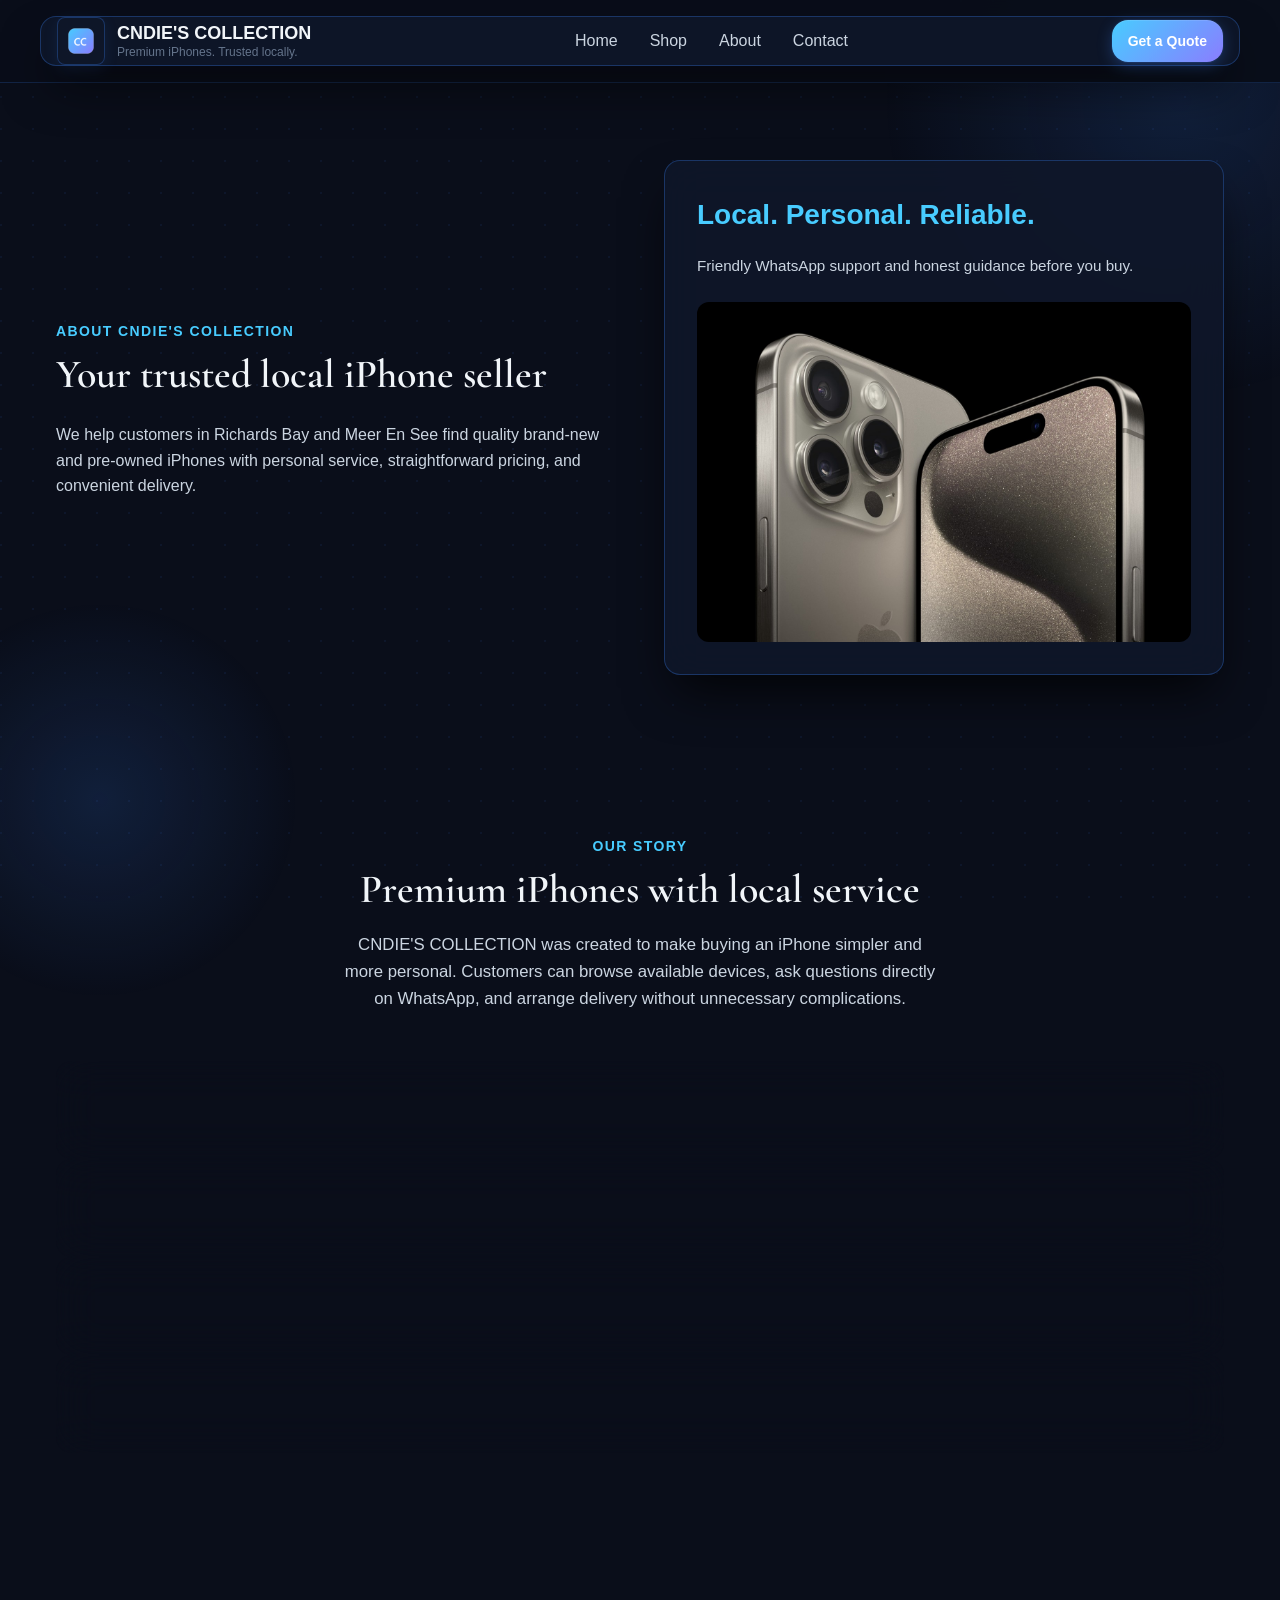
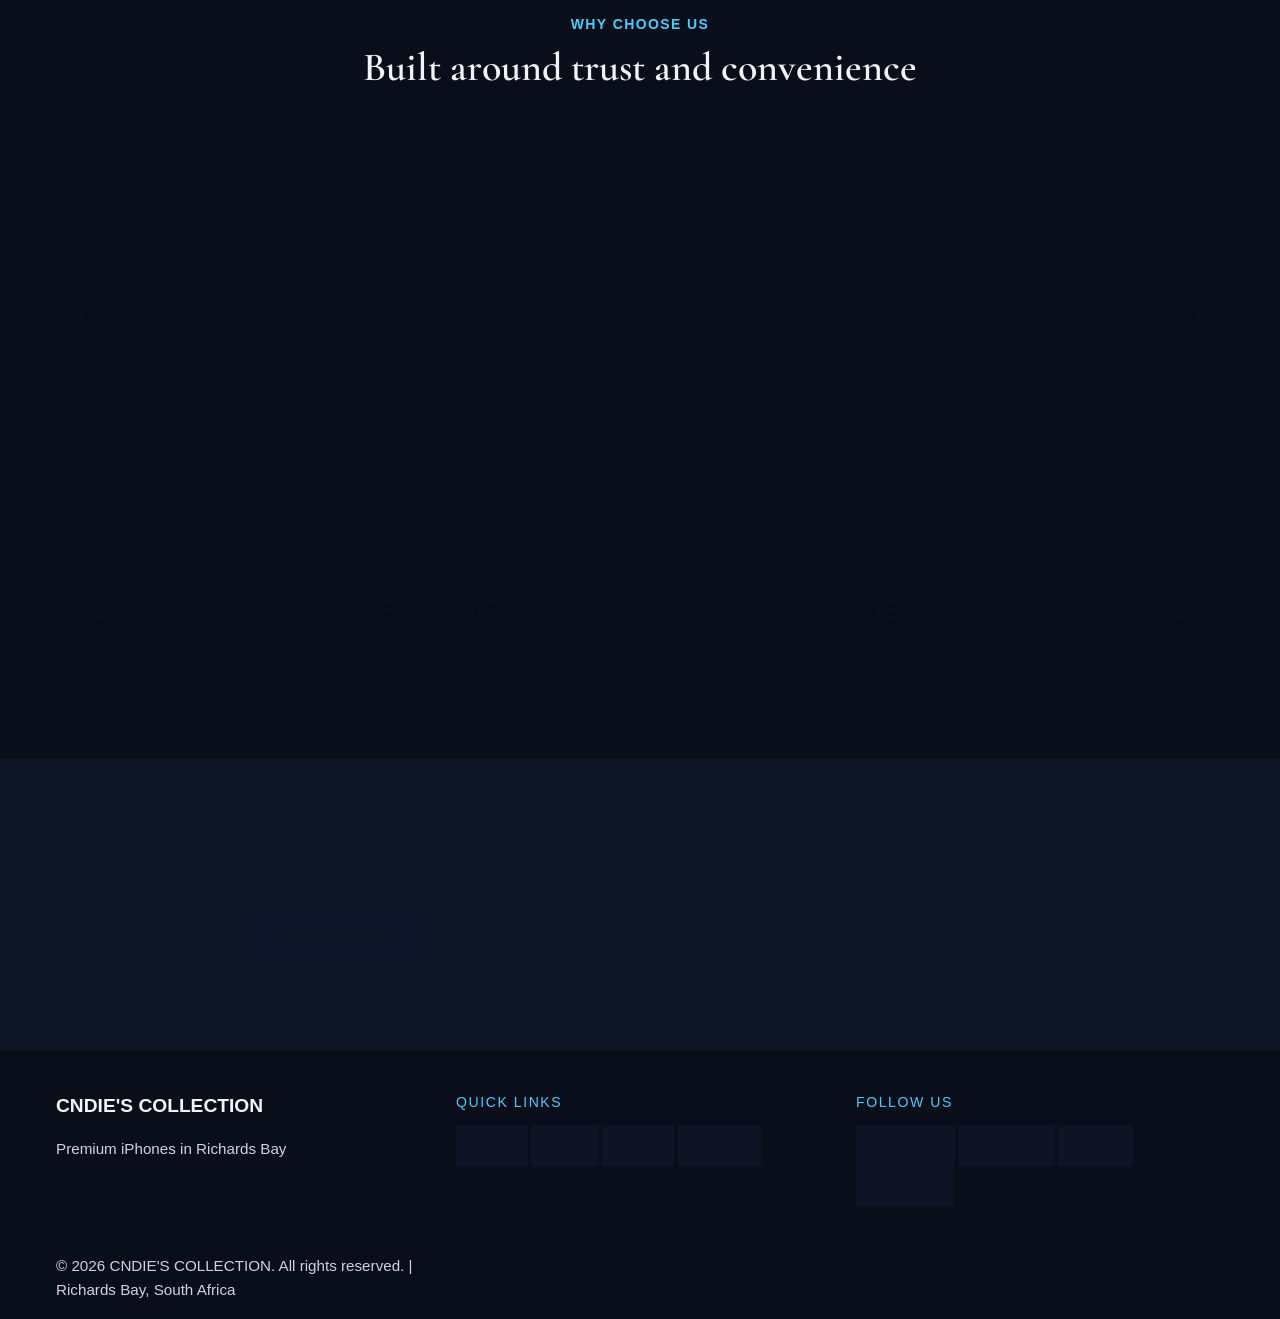
==== commit d84a0de1: "Clean About page and align Cndie's SEO branding" ====
--- a/cndies collection/about.html
+++ b/cndies collection/about.html
@@ -3,9 +3,38 @@
 <head>
   <meta charset="UTF-8">
   <meta name="viewport" content="width=device-width, initial-scale=1.0">
-  <meta name="description" content="About CNDIE'S COLLECTION - Premium iPhones in Richards Bay & Meer En See. Trusted local seller with free delivery.">
-  <meta name="keywords" content="about iPhone store Richards Bay, CNDIE'S COLLECTION, trusted iPhone seller">
-  <title>About | CNDIE'S COLLECTION - Premium iPhones Richards Bay</title>
+  <meta name="description" content="Learn about Cndie's iPhones, a trusted local iPhone seller serving Richards Bay and Meer En See with tested devices and convenient delivery.">
+  <meta name="application-name" content="Cndie's iPhones">
+  <meta name="author" content="Cndie's iPhones">
+  <link rel="canonical" href="https://cndies-collection-9brh.vercel.app/about.html">
+  <title>About Cndie's iPhones | Richards Bay</title>
+
+  <meta property="og:site_name" content="Cndie's iPhones">
+  <meta property="og:title" content="About Cndie's iPhones | Richards Bay">
+  <meta property="og:description" content="Trusted local iPhone sales, personal service, tested devices, and convenient delivery in Richards Bay and Meer En See.">
+  <meta property="og:type" content="website">
+  <meta property="og:url" content="https://cndies-collection-9brh.vercel.app/about.html">
+  <meta property="og:image" content="https://cndies-collection-9brh.vercel.app/assets/images/hero/premium-hero-realistic.jpg">
+
+  <meta name="twitter:card" content="summary_large_image">
+  <meta name="twitter:title" content="About Cndie's iPhones | Richards Bay">
+  <meta name="twitter:description" content="Trusted local iPhone sales, tested devices, and convenient delivery in Richards Bay and Meer En See.">
+  <meta name="twitter:image" content="https://cndies-collection-9brh.vercel.app/assets/images/hero/premium-hero-realistic.jpg">
+
+  <script type="application/ld+json">
+    {
+      "@context": "https://schema.org",
+      "@type": "AboutPage",
+      "url": "https://cndies-collection-9brh.vercel.app/about.html",
+      "name": "About Cndie's iPhones",
+      "isPartOf": {
+        "@type": "WebSite",
+        "name": "Cndie's iPhones",
+        "url": "https://cndies-collection-9brh.vercel.app/"
+      }
+    }
+  </script>
+
   <link rel="preconnect" href="https://fonts.googleapis.com">
   <link rel="preconnect" href="https://fonts.gstatic.com" crossorigin>
   <link href="https://fonts.googleapis.com/css2?family=Segoe+UI:wght@300;400;500;600;700&family=Cormorant+Garamond:ital,wght@0,400;0,500;0,600;1,400&display=swap" rel="stylesheet">
@@ -38,25 +67,11 @@
       <nav class="site-nav" id="siteNav">
         <a href="index.html#home">Home</a>
         <a href="index.html#shop">Shop</a>
-        <a href="about.html">About</a>
+        <a href="about.html" aria-current="page">About</a>
         <a href="contact.html">Contact</a>
       </nav>
 
       <div class="nav-extras">
-        <div class="nav-social" aria-label="Social links">
-          <a class="social-link social-link--icon" href="https://wa.me/27781347169" target="_blank" rel="noopener noreferrer" aria-label="WhatsApp">
-            <svg viewBox="0 0 24 24" fill="currentColor" aria-hidden="true"><path d="M17.472 14.382c-.297-.149-1.758-.867-2.03-.967-.273-.099-.471-.149-.67.15-.198.297-.768.966-.94 1.164-.173.198-.347.223-.644.075-.297-.149-1.255-.462-2.39-1.475-.883-.788-1.48-1.761-1.653-2.059-.173-.297-.018-.458.13-.606.134-.133.298-.347.446-.52.149-.174.198-.298.298-.497.099-.198.05-.372-.025-.521-.075-.149-.67-1.611-.916-2.207-.242-.579-.487-.5-.67-.51-.173-.009-.372-.01-.571-.01s-.52.075-.792.372c-.273.297-1.04 1.016-1.04 2.479 0 1.462 1.065 2.875 1.213 3.074.149.198 2.095 3.2 5.077 4.487.71.306 1.26.489 1.69.625.71.226 1.36.194 1.872.118.571-.085 1.758-.719 2.006-1.413.248-.695.248-1.29.173-1.414-.074-.124-.272-.198-.57-.347z"/><path d="M12 2.001C6.486 2.001 2 6.487 2 12.001c0 2.113.69 4.061 1.84 5.678L2 22l4.502-1.153A9.942 9.942 0 0 0 12 22.001c5.514 0 10-4.486 10-10 0-5.514-4.486-10-10-10zm0 18c-1.777 0-3.432-.575-4.814-1.553l-.344-.208-2.846.73.76-2.775-.224-.356A7.958 7.958 0 0 1 4 12.001c0-4.411 3.589-7.999 8-7.999s8 3.588 8 7.999c0 4.411-3.589 7.999-8 7.999z"/></svg>
-          </a>
-          <a class="social-link social-link--icon" href="https://www.facebook.com/cndieg.cndie?mibextid=ZbWKwL" target="_blank" rel="noopener noreferrer" aria-label="Facebook">
-            <svg viewBox="0 0 24 24" fill="currentColor" aria-hidden="true"><path d="M22 12.07C22 6.528 17.523 2 12 2S2 6.528 2 12.07c0 5.03 3.657 9.2 8.438 9.917v-7.03H7.898v-2.888h2.54v-2.205c0-2.507 1.492-3.89 3.777-3.89 1.094 0 2.238.195 2.238.195v2.46h-1.26c-1.242 0-1.63.771-1.63 1.562v1.878h2.773l-.443 2.888h-2.33v7.03C18.343 21.27 22 17.1 22 12.07z"/></svg>
-          </a>
-          <a class="social-link social-link--icon" href="https://www.tiktok.com/@cndie09?_r=1&_t=ZS-954XGN6Ud9x" target="_blank" rel="noopener noreferrer" aria-label="TikTok">
-            <svg viewBox="0 0 24 24" fill="currentColor" aria-hidden="true"><path d="M12.525.02c1.31-.02 2.61-.01 3.91-.02.08 1.53.63 3.09 1.75 4.17 1.12 1.11 2.7 1.62 4.24 1.79v4.03c-1.44-.05-2.89-.35-4.2-.97-.57-.26-1.1-.59-1.62-.93-.01 2.92.01 5.84-.02 8.75-.08 1.4-.54 2.79-1.35 3.94-1.31 1.92-3.58 3.17-5.91 3.21-1.43.08-2.86-.31-4.08-1.03-2.02-1.19-3.44-3.37-3.65-5.71-.02-.5-.03-1-.01-1.49.18-1.9 1.12-3.72 2.58-4.96 1.66-1.44 3.98-2.13 6.15-1.72.02 1.48-.04 2.96-.04 4.44-.99-.32-2.15-.23-3.02.37-.63.41-1.11 1.04-1.36 1.75-.21.51-.15 1.07-.14 1.61.24 1.64 1.82 3.02 3.5 2.87 1.12-.01 2.19-.66 2.77-1.61.19-.33.4-.67.41-1.06.1-1.79.06-3.57.07-5.36.01-4.03-.01-8.05.02-12.07z"/></svg>
-          </a>
-          <a class="social-link social-link--icon" href="https://www.instagram.com/cndie3?igsh=anlnZHV1OTlieHNv" target="_blank" rel="noopener noreferrer" aria-label="Instagram">
-            <svg viewBox="0 0 24 24" fill="currentColor" aria-hidden="true"><path d="M7.5 2h9A5.5 5.5 0 0 1 22 7.5v9A5.5 5.5 0 0 1 16.5 22h-9A5.5 5.5 0 0 1 2 16.5v-9A5.5 5.5 0 0 1 7.5 2zm0 2A3.5 3.5 0 0 0 4 7.5v9A3.5 3.5 0 0 0 7.5 20h9a3.5 3.5 0 0 0 3.5-3.5v-9A3.5 3.5 0 0 0 16.5 4h-9zm10 1.5a1 1 0 1 1 0 2 1 1 0 0 1 0-2zM12 7a5 5 0 1 1 0 10 5 5 0 0 1 0-10zm0 2a3 3 0 1 0 0 6 3 3 0 0 0 0-6z"/></svg>
-          </a>
-        </div>
         <a class="btn btn-primary nav-cta" href="https://wa.me/27781347169?text=Hi%20I%20want%20to%20enquire%20about%20iPhones" target="_blank" rel="noopener noreferrer">Get a Quote</a>
       </div>
     </div>
@@ -67,13 +82,13 @@
       <div class="container page-hero-shell">
         <div>
           <span class="eyebrow">About CNDIE'S COLLECTION</span>
-          <h1>Trusted iPhone Seller in Richards Bay</h1>
-          <p class="lead">We're your local iPhone specialists, providing premium devices with personal service, free local delivery, and R70 delivery to other areas. Based in Richards Bay & Meer En See, we've built our reputation on trust and quality.</p>
+          <h1>Your trusted local iPhone seller</h1>
+          <p class="lead">We help customers in Richards Bay and Meer En See find quality brand-new and pre-owned iPhones with personal service, straightforward pricing, and convenient delivery.</p>
         </div>
         <div class="page-hero-card glass-panel">
-          <strong>Local & Trusted</strong>
-          <p>Serving the Richards Bay community with genuine Apple products and expert advice.</p>
-          <img class="page-banner-image" src="assets/images/hero/premium-hero-realistic.jpg" alt="CNDIE'S COLLECTION store">
+          <strong>Local. Personal. Reliable.</strong>
+          <p>Friendly WhatsApp support and honest guidance before you buy.</p>
+          <img class="page-banner-image" src="assets/images/hero/premium-hero-realistic.jpg" alt="Premium iPhones available from CNDIE'S COLLECTION">
         </div>
       </div>
     </section>
@@ -81,29 +96,27 @@
     <section class="section">
       <div class="container">
         <div class="section-header" style="text-align: center; max-width: 800px; margin: 0 auto 3rem auto;">
-          <h2>Our Story</h2>
-          <p>CNDIE'S COLLECTION was founded with a simple mission: to provide Richards Bay and Meer En See with access to premium iPhones at fair prices, backed by genuine service and support.</p>
+          <span class="eyebrow">Our Story</span>
+          <h2>Premium iPhones with local service</h2>
+          <p>CNDIE'S COLLECTION was created to make buying an iPhone simpler and more personal. Customers can browse available devices, ask questions directly on WhatsApp, and arrange delivery without unnecessary complications.</p>
         </div>
 
         <div class="story-grid">
           <article class="story-card glass-card">
-            <h3>Premium Quality</h3>
-            <p>Every iPhone we sell is fully tested and comes with warranty. We only deal in genuine Apple products, never refurbished or counterfeit devices.</p>
-          </article>
-
-          <article class="story-card glass-card">
-            <h3>Local Service</h3>
-            <p>Based right here in Richards Bay & Meer En See, we understand our community's needs. Personal service and local delivery set us apart.</p>
-          </article>
-
+            <h3>Quality Checked</h3>
+            <p>Devices are inspected and clearly presented so customers know what they are buying.</p>
+          </article>
+          <article class="story-card glass-card">
+            <h3>Personal Support</h3>
+            <p>Get direct help choosing a model that suits your needs and budget.</p>
+          </article>
           <article class="story-card glass-card">
             <h3>Smart Pricing</h3>
-            <p>We offer competitive prices on both brand new and pre-owned iPhones. No hidden fees, no surprises—just fair pricing you can trust.</p>
-          </article>
-
-          <article class="story-card glass-card">
-            <h3>Expert Advice</h3>
-            <p>Our team knows iPhones inside and out. Whether you're upgrading or buying your first iPhone, we'll help you choose the right device.</p>
+            <p>Choose from brand-new and pre-owned options at competitive prices.</p>
+          </article>
+          <article class="story-card glass-card">
+            <h3>Convenient Delivery</h3>
+            <p>Free delivery in Richards Bay and Meer En See, with delivery to other areas available for R70.</p>
           </article>
         </div>
       </div>
@@ -113,29 +126,25 @@
       <div class="container">
         <div class="section-header">
           <span class="eyebrow">Why Choose Us</span>
-          <h2>Trusted iPhone Seller in Richards Bay</h2>
+          <h2>Built around trust and convenience</h2>
         </div>
 
         <div class="trust-grid">
           <article class="trust-card glass-card">
-            <strong>Premium Quality</strong>
-            <p>All devices are fully tested and come with warranty. Only genuine Apple products.</p>
-          </article>
-          <article class="trust-card glass-card">
-            <strong>Local & Trusted</strong>
-            <p>Based in Richards Bay & Meer En See. Personal service you can trust.</p>
-          </article>
-          <article class="trust-card glass-card">
-            <strong>Smart Pricing</strong>
-            <p>Competitive prices on brand new and pre-owned iPhones. No hidden fees.</p>
-          </article>
-          <article class="trust-card glass-card">
-            <strong>Free Delivery</strong>
-            <p>Free delivery within Richards Bay & Meer En See. R70 to other areas.</p>
-          </article>
-          <article class="trust-card glass-card">
-            <strong>Secure Payments</strong>
-            <p>Safe and secure payment options. Chat before making payment.</p>
+            <strong>Local Seller</strong>
+            <p>Serving customers in Richards Bay and Meer En See.</p>
+          </article>
+          <article class="trust-card glass-card">
+            <strong>Easy WhatsApp Ordering</strong>
+            <p>Ask about stock, prices, condition, and delivery in one conversation.</p>
+          </article>
+          <article class="trust-card glass-card">
+            <strong>Clear Device Options</strong>
+            <p>Browse both brand-new and pre-owned iPhones.</p>
+          </article>
+          <article class="trust-card glass-card">
+            <strong>Delivery Available</strong>
+            <p>Free local delivery and affordable delivery to other areas.</p>
           </article>
         </div>
       </div>
@@ -159,11 +168,6 @@
             <strong>Free Local Delivery</strong>
             <small>R70 to other areas</small>
           </article>
-          <article class="info-card glass-card">
-            <span>Payment</span>
-            <strong>Capitec Bank</strong>
-            <span>Account No: 2115946185</span>
-          </article>
         </div>
       </div>
     </section>
@@ -172,114 +176,8 @@
       <div class="container">
         <div class="cta-panel glass-panel">
           <div class="cta-content">
-            <h2>Ready to get your iPhone?</h2>
-            <p>Chat with us on WhatsApp for the fastest response. All enquiries welcome.</p>
-            <div class="cta-actions">
-              <a class="btn btn-primary" href="https://wa.me/27781347169?text=Hi%20I%20want%20to%20enquire%20about%20iPhones" target="_blank" rel="noopener noreferrer">Chat on WhatsApp</a>
-              <a class="btn btn-secondary" href="index.html#shop">Shop iPhones</a>
-            </div>
-          </div>
-        </div>
-      </div>
-    </section>
-
-          <article class="value-card glass-card">
-            <h3>Affordable Quality</h3>
-            <p>Premium web design shouldn't break the bank. We offer competitive pricing without compromising on quality, making great web design accessible to every business.</p>
-          </article>
-
-          <article class="value-card glass-card">
-            <h3>Ongoing Support</h3>
-            <p>We don't disappear after launch. We provide ongoing maintenance, updates, and support to keep your website secure and performing at its best.</p>
-          </article>
-        </div>
-      </div>
-    </section>
-
-    <section class="section">
-      <div class="container">
-        <div class="section-header" style="text-align: center; max-width: 800px; margin: 0 auto 3rem auto;">
-          <h2>Why Choose TK Web Studio?</h2>
-        </div>
-
-        <div class="why-grid">
-          <article class="why-card glass-card">
-            <div class="why-number">01</div>
-            <h3>Expert Web Designers</h3>
-            <p>Our team combines modern design principles with proven web development practices to create websites that look great and perform better.</p>
-          </article>
-
-          <article class="why-card glass-card">
-            <div class="why-number">02</div>
-            <h3>SEO Optimization</h3>
-            <p>Every website includes on-page SEO optimization for Google visibility, mobile responsiveness, fast loading, and best practices that help you rank higher.</p>
-          </article>
-
-          <article class="why-card glass-card">
-            <div class="why-number">03</div>
-            <h3>Responsive Design</h3>
-            <p>Your website will look perfect on phones, tablets, and desktops. We design mobile-first to ensure the best user experience across all devices.</p>
-          </article>
-
-          <article class="why-card glass-card">
-            <div class="why-number">04</div>
-            <h3>Transparent Pricing</h3>
-            <p>No hidden fees. Clear, upfront pricing with multiple packages to fit different budgets. Plan details and features are clearly outlined from the start.</p>
-          </article>
-
-          <article class="why-card glass-card">
-            <div class="why-number">05</div>
-            <h3>Fast Turnaround</h3>
-            <p>Most websites are completed within 2-4 weeks. We work efficiently without sacrificing quality, so you can get online quickly.</p>
-          </article>
-
-          <article class="why-card glass-card">
-            <div class="why-number">06</div>
-            <h3>Durban-Based</h3>
-            <p>Local knowledge + global standards. Based in Durban, we understand the local business landscape while building world-class digital experiences.</p>
-          </article>
-        </div>
-      </div>
-    </section>
-
-    <section class="section trust-section">
-      <div class="container">
-        <div class="section-header" style="text-align: center; max-width: 800px; margin: 0 auto 3rem auto;">
-          <h2>Our Commitment to Excellence</h2>
-          <p>Every project receives our full attention and expertise. We're committed to delivering websites that exceed expectations.</p>
-        </div>
-
-        <div class="trust-grid">
-          <article class="trust-card glass-card">
-            <strong>Premium Design</strong>
-            <p>Modern, beautiful websites that reflect your brand and engage your audience.</p>
-          </article>
-          <article class="trust-card glass-card">
-            <strong>SEO Ready</strong>
-            <p>Built for search engines and users, with optimization for Google visibility.</p>
-          </article>
-          <article class="trust-card glass-card">
-            <strong>Fast & Responsive</strong>
-            <p>Lightning-fast loading speeds and perfect appearance on all devices.</p>
-          </article>
-          <article class="trust-card glass-card">
-            <strong>Secure & Updated</strong>
-            <p>SSL certificates, security updates, and ongoing maintenance included.</p>
-          </article>
-          <article class="trust-card glass-card">
-            <strong>Proven Results</strong>
-            <p>Our websites deliver measurable results for businesses across South Africa.</p>
-          </article>
-        </div>
-      </div>
-    </section>
-
-    <section class="section cta-section">
-      <div class="container">
-        <div class="cta-panel glass-panel">
-          <div class="cta-content">
-            <h2>Ready to shop with us?</h2>
-            <p>Browse our collection of iPhones or contact us for personalized recommendations.</p>
+            <h2>Ready to find your next iPhone?</h2>
+            <p>Browse the current collection or chat with us for a recommendation.</p>
             <div class="cta-actions">
               <a class="btn btn-primary" href="https://wa.me/27781347169?text=Hi%20I%20want%20to%20enquire%20about%20iPhones" target="_blank" rel="noopener noreferrer">Chat on WhatsApp</a>
               <a class="btn btn-secondary" href="index.html#shop">Shop iPhones</a>
@@ -319,8 +217,5 @@
   </footer>
 
   <script src="js/main.js"></script>
-  <script src="js/products.js"></script>
-  <script src="js/filters.js"></script>
-  <script src="js/phone-viewer.js"></script>
 </body>
 </html>
